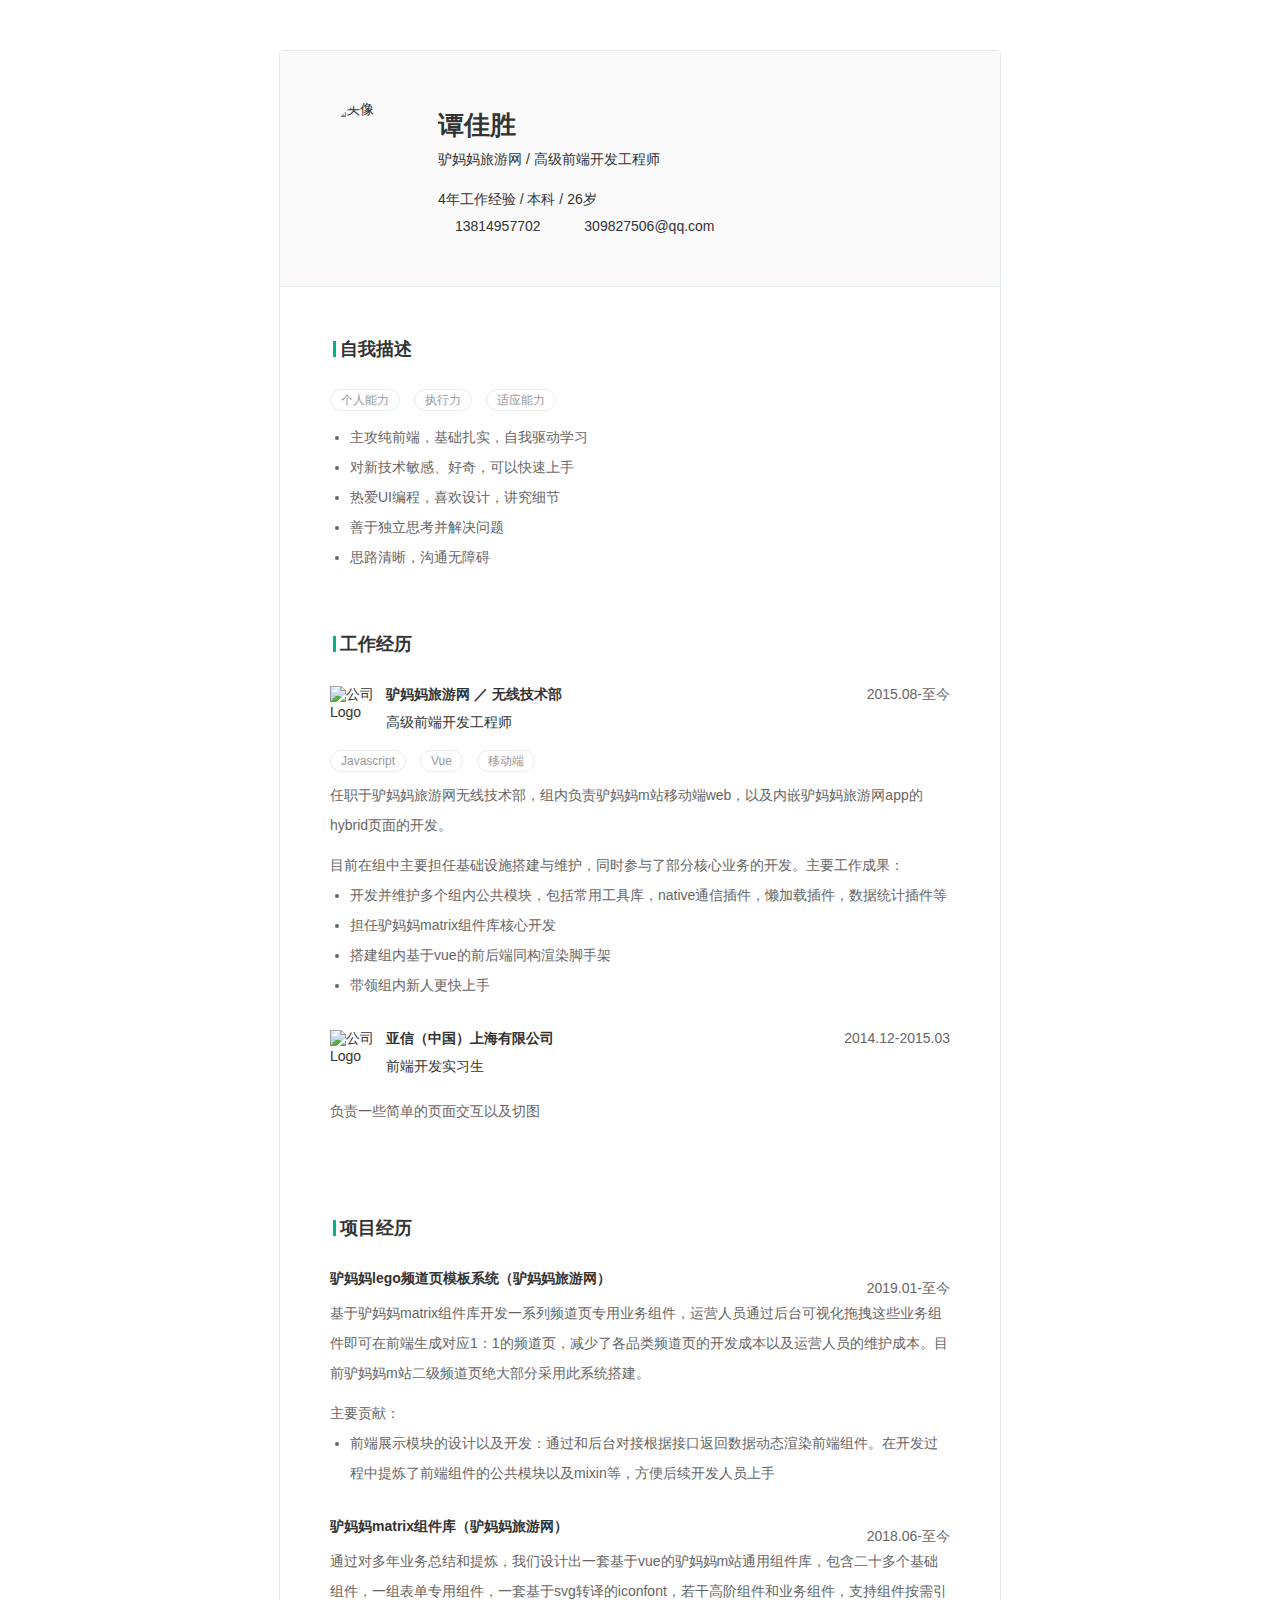
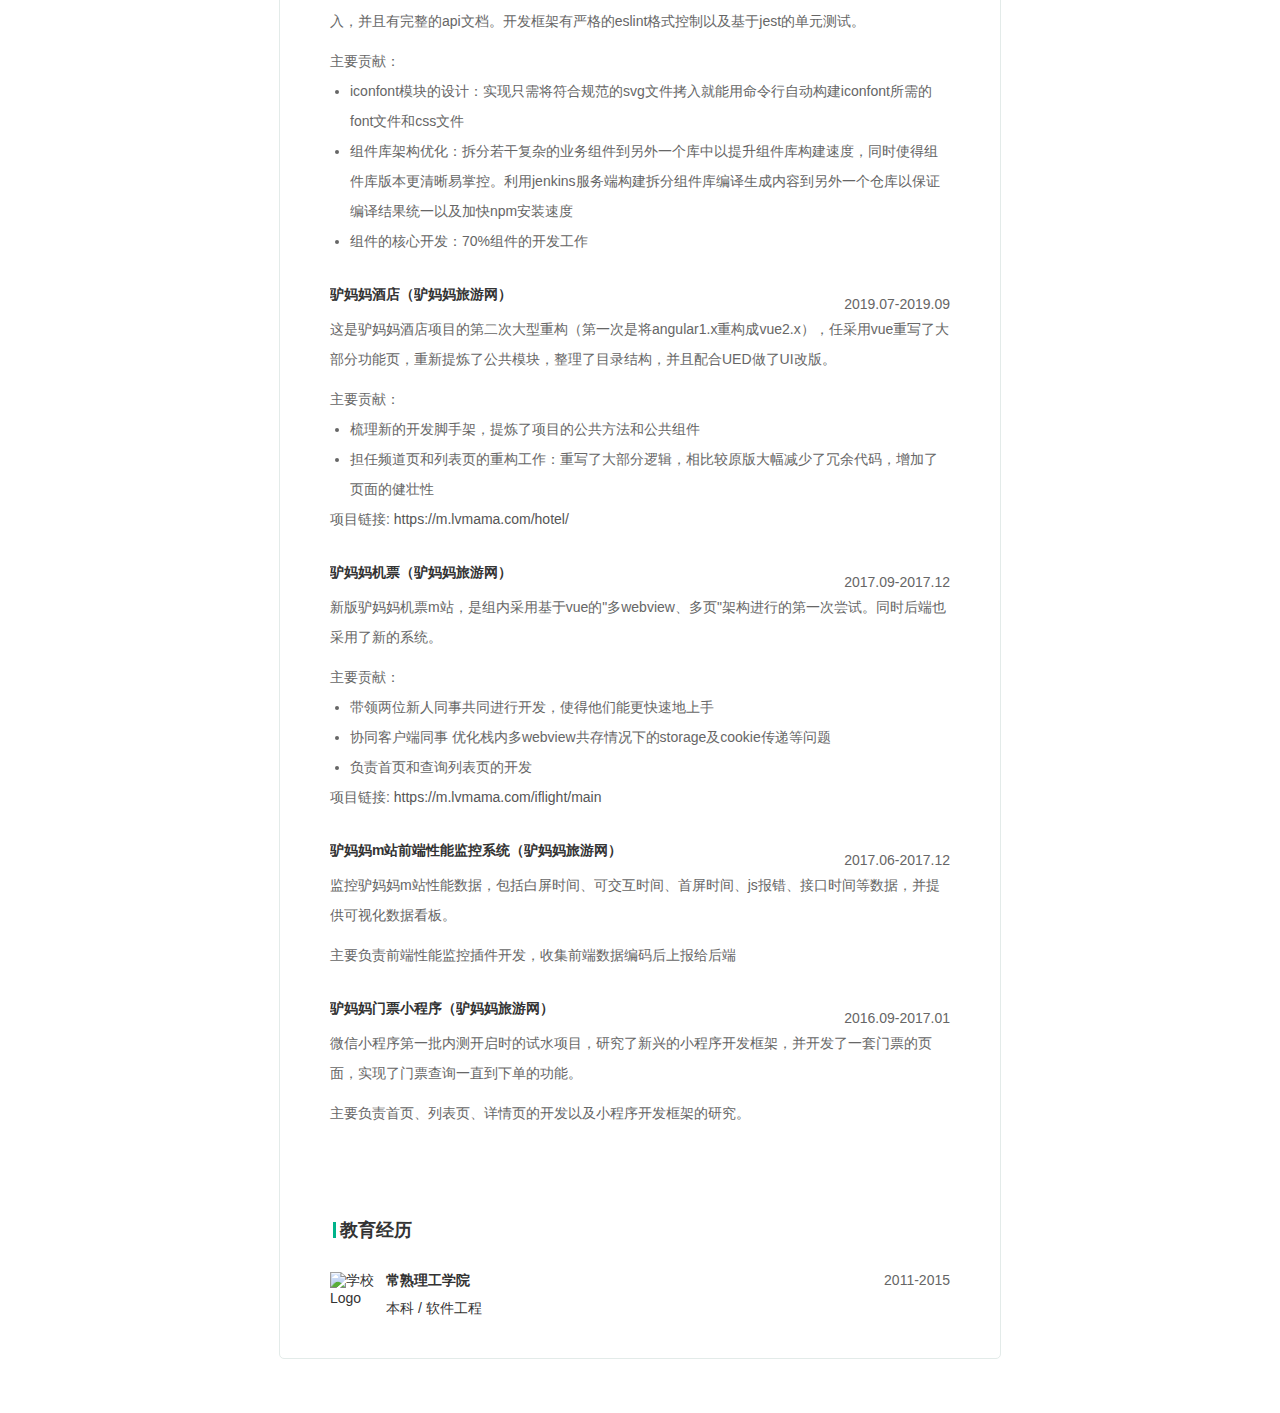
==== index.html @ c28d3b3b "resume" ====
<!DOCTYPE HTML>
<html>

<head>
    <meta http-equiv="X-UA-Compatible" content="IE=10;IE=9;IE=8;IE=7;IE=EDGE">
    <meta http-equiv="Cache-Control" content="no-siteapp" />
    <link rel="alternate" media="handheld" href="#" />
    <meta charset="utf-8">
    <title>谭佳胜的简历-拉勾网-最专业的互联网招聘平台</title>
    <meta content="拉勾网是3W旗下的互联网领域垂直招聘网站" name="description">
    <meta content="拉勾,拉勾网,拉勾招聘,拉钩, 拉钩网 ,互联网招聘,拉勾互联网招聘, 移动互联网招聘, 垂直互联网招聘, 微信招聘, 微博招聘, 拉勾官网, 拉勾百科,跳槽, 高薪职位, 互联网圈子, IT招聘, 职场招聘, 猎头招聘,O2O招聘, LBS招聘, 社交招聘, 校园招聘, 校招,社会招聘,社招"
        name="keywords">
    <style>
        * {
            outline: none;
        }

        body {
            margin: 0;
            padding: 0;
            font-size: 14px;
            font-family: "Hiragino Sans GB", "Microsoft Yahei", "SimSun", Arial, "Helvetica Neue", Helvetica;
            color: #333;
            word-wrap: break-word;
            -webkit-font-smoothing: antialiased;
            -moz-osx-font-smoothing: grayscale;
        }

        article,
        aside,
        details,
        figcaption,
        figure,
        footer,
        header,
        hgroup,
        main,
        menu,
        nav,
        section,
        summary {
            display: block;
        }

        progress {
            display: inline-block;
            vertical-align: baseline;
        }

        a {
            color: #555;
            background-color: transparent;
            text-decoration: none;
        }

        a:hover {
            color: #00b38a;
        }

        h1,
        h2,
        h3,
        h4,
        h5,
        h6 {
            margin: 10px 0;
            font-weight: normal;
        }

        p {
            margin: 0;
        }

        p+p {
            margin-top: 10px;
        }

        img {
            border: 0;
            vertical-align: top;
            display: inline-block;
        }

        button,
        input,
        optgroup,
        select,
        textarea {
            margin: 0;
            padding: 0;
            border: 1px solid #ededed;
            border-radius: 0;
            font-family: "Hiragino Sans GB", "Microsoft Yahei", "SimSun", Arial, "Helvetica Neue", Helvetica;
        }

        textarea {
            overflow: auto;
        }

        label,
        select,
        button,
        input[type="button"],
        input[type="reset"],
        input[type="submit"],
        input[type="radio"],
        input[type="checkbox"],
        input[type="file"] {
            cursor: pointer;
        }

        input[type=text],
        input[type=password],
        textarea {
            font-family: "Microsoft Yahei", "SimSun", Arial, "Helvetica Neue", Helvetica;
        }

        table {
            border-collapse: collapse;
            border-spacing: 0;
        }

        th,
        td {
            padding: 0;
        }

        strong {
            font-weight: normal;
        }

        em,
        i {
            font-style: normal;
        }

        dl,
        dt,
        dd {
            margin: 0;
        }

        ::selection {
            color: #fff;
            background-color: #00b38a;
        }

        ::-moz-selection {
            color: #fff;
            background-color: #00b38a;
        }

        ul,
        ol {
            margin: 0;
            padding: 0;
            list-style: none;
        }

        #container {
            width: 720px;
            margin: 50px auto 54px auto;
            border: 1px solid #e3ebe9;
            border-radius: 5px;
        }

        .mr-template {
            padding: 50px 50px 10px;
        }

        .mr-template .mr-template_title {
            display: flex;
            justify-content: space-between;
            margin-bottom: 30px;
        }

        .mr-template .mr-template_title span {
            font-size: 18px;
            color: #333333;
            font-weight: 600;
            position: relative;
            margin-left: 10px;
        }

        .mr-template .mr-template_title span:before {
            content: '';
            display: block;
            border-left: 3px solid #00B38A;
            height: 16px;
            width: 3px;
            position: absolute;
            left: -7px;
            top: 50%;
            transform: translateY(-50%);
        }

        .mr-template .mr_md_del {
            display: none;
        }

        /***** 基本信息 ****/

        .basic {
            padding: 50px;
            background: #FAFAFA;
            border-radius: 5px 5px 0 0;
            border-bottom: 1px solid #E3EBE9;
            display: flex;
        }

        .basic .basic-photo {
            height: 88px;
            width: 88px;
            display: inline-block;
            position: relative;
        }

        .basic .basic-photo img {
            height: 88px;
            width: 88px;
            position: absolute;
            top: 0;
            border-radius: 50%;
        }

        .basic .basic-photo .basic-photo_shadow {
            display: none;
        }

        .basic .basic-photo:hover .basic-photo_shadow {
            display: block;
        }

        .basic .basic-info {
            position: relative;
            width: 100%;
            margin-left: 20px;
            flex: 1;
        }

        .basic .basic-info .edit-btn {
            position: absolute;
            right: 0;
            top: 4px;
        }

        .basic .basic-info .basic-name-area {
            overflow: hidden;
            height: 37px;
            margin-bottom: 11px;
        }

        .basic .basic-info .basic-name {
            float: left;
            max-width: 250px;
            font-size: 26px;
            color: #333333;
            font-weight: 600;
            line-height: 37px;
        }

        .basic .basic-info .icon-sex {
            width: 13px;
            height: 13px;
            float: left;
            margin-top: 16px;
            margin-left: 10px;
            background: none;
        }

        .basic .basic-info .icon-sex.icon-sex__male {
            background: url(https://www.lgstatic.com/common/image/pc/icon_man.png);
        }

        .basic .basic-info .icon-sex.icon-sex__female {
            background: url(https://www.lgstatic.com/common/image/pc/icon_woman.png);
        }

        .basic .basic-info .basic-self {
            margin-top: 20px;
        }

        .basic .basic-info p {
            font-size: 14px;
            color: #333333;
            line-height: 20px;
            margin-top: 6px;
        }

        .basic .basic-info i {
            display: inline-block;
            margin-right: 5px;
            vertical-align: middle;
        }

        .basic .basic-info .basic-tel_icon {
            width: 11px;
            height: 14px;
            margin-right: 2px;
            background: url(https://www.lgstatic.com/common/image/pc/icon_phone.png);
            display: inline-block;
            vertical-align: middle;
        }

        .basic .basic-info .basic-email_icon {
            width: 14px;
            height: 11px;
            margin-right: 2px;
            background: url(https://www.lgstatic.com/common/image/pc/icon_mail.png);
            display: inline-block;
            vertical-align: middle;
        }

        .basic .basic-info .basic-tel {
            margin-right: 20px;
        }

        .basic-tel span {
            vertical-align: middle;
        }

        .basic-email span {
            vertical-align: middle;
        }

        /***** 基本信息 end ****/

        /***** 自我描述 ****/

        .per .per-self_content {
            position: relative;
        }

        .per .per-self_content .per-self_des {
            margin-top: 13px;
            font-size: 14px;
            color: #666666;
            line-height: 30px;
        }

        .per .per-self_content .per-self_des p {
            margin-top: 0;
        }

        .per .per-self_content .per-self_des ol {
            list-style-type: decimal;
            -webkit-padding-start: 20px;
        }
        .per .per-self_content .per-self_des ul {
            list-style: disc;
            -webkit-padding-start: 20px;
        }

        /***** 自我描述 end ****/

        /***** 工作经历 ****/

        .work-exp .work-exp_list {
            position: relative;
            margin-bottom: 30px;
        }

        .work-exp .work-exp_list .exp-list_time {
            font-size: 14px;
            color: #666666;
            position: absolute;
            right: 0;
        }

        .work-exp .work-exp_list .exp-list_top {
            display: flex;
            align-items: center;
        }

        .work-exp .work-exp_list .exp-list_top img {
            width: 46px;
            height: 46px;
            margin-right: 10px;
        }

        .work-exp .work-exp_list .exp-list_top .exp-list_right {
            display: flex;
            flex-direction: column;
            flex: 1;
            height: 46px;
            justify-content: space-between;
        }

        .work-exp .work-exp_list .exp-list_top .exp-list_right p,
        .work-exp .work-exp_list .exp-list_top .exp-list_right strong {
            font-size: 14px;
            color: #333333;
        }

        .work-exp .work-exp_list .exp-list_top .exp-list_right strong {
            font-weight: 600;
        }

        .work-exp .work-exp_list .tagboard {
            margin: 20px 0 10px;
        }

        .work-exp .work-exp_list .exp-list_content {
            font-size: 14px;
            color: #666666;
            line-height: 30px;
        }

        .tagboard .tagboard-tag {
            font-size: 12px;
            color: #999;
            line-height: 18px;
            padding: 3px 10px;
            border: 1px solid #EAEDEC;
            border-radius: 100px;
            margin-right: 10px;
        }

        .work-exp .work-exp_list .exp-list_content ul, .work-exp .work-exp_list .exp-list_content_highlight ul {
            list-style: disc;
            -webkit-padding-start: 20px;
        }

        .work-exp .work-exp_list .exp-list_content ol, .work-exp .work-exp_list .exp-list_content_highlight ol {
            list-style-type: decimal;
            -webkit-padding-start: 20px;
        }
        /***** 工作经历 end ****/

        /***** 项目经历 ****/

        .pro-exp .pro-exp_list {
            position: relative;
            margin-bottom: 30px;
        }

        .pro-exp .pro-exp_list .exp-list_title {
            font-size: 14px;
            color: #333333;
            font-weight: 600;
            cursor: default;
            display: flex;
        }

        .pro-exp .pro-exp_list .exp-list_title .exp-project_name, .pro-exp .pro-exp_list .exp-list_title .exp-project_company span {
            max-width: 222px;
            display: block;
            overflow: hidden;
            text-overflow: ellipsis;
            white-space: nowrap;
        }

        .pro-exp .pro-exp_list .exp-list_title .exp-project_company {
            display: flex;
        }

        .pro-exp .pro-exp_list .exp-list_time {
            font-size: 14px;
            color: #666666;
            position: absolute;
            right: 0;
            top: 0;
        }

        .pro-exp .pro-exp_list .exp-list_content,
        .pro-exp .pro-exp_list .exp-project_des {
            font-size: 14px;
            color: #666666;
            line-height: 30px;
            margin-top: 10px;
        }

        .pro-exp .exp-list_title.active:hover {
            color: #00B38A;
            cursor: pointer;
        }
        .pro-exp .exp-project_url {
            font-size: 14px;
            color: #666;
            line-height: 30px;
        }
        .pro-exp .pro-exp_list .exp-list_content ul, .pro-exp .pro-exp_list .exp-project_des ul {
            list-style: disc;
            -webkit-padding-start: 20px;
        }

        .pro-exp .pro-exp_list .exp-list_content ol,.pro-exp .pro-exp_list .exp-project_des ol{
            list-style-type:decimal;-webkit-padding-start:20px
        }

        /***** 项目经历 end ****/

        /***** 教育经历 ****/

        .edu-exp .edu-exp_list {
            position: relative;
            margin-bottom: 30px;
        }

        .edu-exp .edu-exp_list .exp-list_time {
            font-size: 14px;
            color: #666666;
            position: absolute;
            right: 0;
        }

        .edu-exp .edu-exp_list .exp-list_top {
            display: flex;
            align-items: center;
        }

        .edu-exp .edu-exp_list .exp-list_top img {
            width: 46px;
            height: 46px;
            margin-right: 10px;
        }

        .edu-exp .edu-exp_list .exp-list_top .exp-list_right {
            display: flex;
            flex-direction: column;
            flex: 1;
            height: 46px;
            justify-content: space-between;
        }

        .edu-exp .edu-exp_list .exp-list_top .exp-list_right p,
        .edu-exp .edu-exp_list .exp-list_top .exp-list_right strong {
            font-size: 14px;
            color: #333333;
        }

        .edu-exp .edu-exp_list .exp-list_top .exp-list_right strong {
            font-weight: 600;
        }


        /***** 教育经历 end ****/

        /***** 社交主页 ****/

        .social-page .social-page_list {
            margin-bottom: 30px;
            position: relative;
        }

        .social-page .social-page_list .social-page_content {
            display: flex;
        }

        .social-page .social-page_list .social-page_content img {
            width: 24px;
            height: 24px;
            margin-right: 10px;
            border-radius: 50%;
        }

        .social-page .social-page_list .social-page_content p {
            font-size: 14px;
            color: #666666;
        }


        /***** 社交主页 end ****/
                /***** 图片作品 ****/

        .portfolio-page .portfolio-list{
            margin-bottom: 30px;
            position: relative;
        }
        .portfolio-page .portfolio-list .portfolio-content{
            font-size: 14px;
            color: #666666;
        }


        /***** 图片作品 end ****/
    </style>
</head>

    <body>
        <div id="container">
            <!-- 基本信息 -->
            <div class="basic" id="baseInfo">
                <div class="basic-photo">
                    <img class="mr_headimg user-avatar" id="userpic" src="https://www.lgstatic.com/i/image2/M00/47/C6/CgotOVrcCmOAPqZsAA1EYrz3tYA879.jpg" width="120" height="120" alt="头像"
                    />
                </div>
                <div class="basic-info">
                    <div class="basic-name-area">
                        <p class="basic-name female">谭佳胜</p>
                            <i class="icon-sex icon-sex__male"></i>
                    </div>
                                <p>
                                    <span class="basic-company">驴妈妈旅游网</span>
                                    <span> / </span>
                                    <span class="basic-job">高级前端开发工程师</span>
                                </p>
                            <p class="basic-self">
                                    <span class="basic-exp">4年工作经验 / </span>
                                    <span class="basic-edu">本科
                                         / 
                                    </span>
                                    <span class="basic-age">26岁</span>
                            </p>
                    <p>
                            <span class="basic-tel">
                                <i class="basic-tel_icon"></i>
                                <span>13814957702</span>
                            </span>
                            <span class="basic-email">
                                <i class="basic-email_icon"></i>
                                <span>309827506@qq.com</span>
                            </span>
                    </p>
                </div>
            </div>
            <!-- /基本信息 -->

            <!-- 自我描述 -->
            <div class="mr-template per" id="perAbility">
                <div class="mr-template_title">
                    <span>自我描述</span>
                </div>
                <div class="tagboard integrative-tag">
                    <div class="integrative-tag_content">
                                <span class="tagboard-tag">个人能力</span>
                                <span class="tagboard-tag">执行力</span>
                                <span class="tagboard-tag">适应能力</span>
                    </div>
                </div>
                <div class="per-self_content">
                        <div class="per-self_des">
                            <ul> 
 <li><p>主攻纯前端，基础扎实，自我驱动学习</p></li> 
 <li><p>对新技术敏感、好奇，可以快速上手</p></li> 
 <li><p>热爱UI编程，喜欢设计，讲究细节</p></li> 
 <li><p>善于独立思考并解决问题</p></li> 
 <li><p>思路清晰，沟通无障碍</p></li>
</ul>
                        </div>
                </div>
            </div>
            <!-- /自我描述 -->


            <!-- 工作经历 -->
                <div class="mr-template work-exp" id="workExp">
                    <div class="mr-template_title">
                        <span>工作经历</span>
                    </div>
                    <ol class="work-exp_group">
                            <li class="work-exp_list">
                                <p class="exp-list_time">2015.08-至今</p>
                                <div class="exp-list_top">
                                    <img src="https://www.lgstatic.com/i/image/M00/7B/F4/Cgp3O1hEz7KALzbgAADkD56Ufdk760.jpg" alt="公司Logo">
                                    <div class="exp-list_right">
                                        <strong class="exp-list_title">
                                            <span>驴妈妈旅游网</span>
                                             ／
                                                <span>无线技术部</span>
                                        </strong>
                                        <p>高级前端开发工程师</p>
                                    </div>
                                </div>
                                <div class="tagboard">
                                        <span class="tagboard-tag">Javascript</span>
                                        <span class="tagboard-tag">Vue</span>
                                        <span class="tagboard-tag">移动端</span>
                                </div>
                                <div class="exp-list_content">
                                    <p>任职于驴妈妈旅游网无线技术部，组内负责驴妈妈m站移动端web，以及内嵌驴妈妈旅游网app的hybrid页面的开发。</p> 
<p>目前在组中主要担任基础设施搭建与维护，同时参与了部分核心业务的开发。主要工作成果：</p>
<ul> 
 <li>开发并维护多个组内公共模块，包括常用工具库，native通信插件，懒加载插件，数据统计插件等</li> 
 <li>担任驴妈妈matrix组件库核心开发</li> 
 <li>搭建组内基于vue的前后端同构渲染脚手架</li>
 <li>带领组内新人更快上手</li>
</ul>
                                </div>
                            </li>
                            <li class="work-exp_list">
                                <p class="exp-list_time">2014.12-2015.03</p>
                                <div class="exp-list_top">
                                    <img src="https://www.lgstatic.com/images/logo_default.png" alt="公司Logo">
                                    <div class="exp-list_right">
                                        <strong class="exp-list_title">
                                            <span>亚信（中国）上海有限公司</span>
                                                                                    </strong>
                                        <p>前端开发实习生</p>
                                    </div>
                                </div>
                                <div class="tagboard">
                                </div>
                                <div class="exp-list_content">
                                    <p>负责一些简单的页面交互以及切图</p>
                                </div>
                            </li>
                    </ol>
                </div>
            <!-- /工作经历 -->

            <!-- 项目经历 -->
                <div class="mr-template pro-exp" id="proExp">
                    <div class="mr-template_title">
                        <span>项目经历</span>
                    </div>
                    <ol class="pro-exp_group">
                            <li class="pro-exp_list">
                                <p class="exp-list_title">
                                    <span class="exp-project_name">驴妈妈lego频道页模板系统</span>
                                    <span class="exp-project_company">（<span>驴妈妈旅游网</span>）</span>
                                </p>
                                <p class="exp-list_time">2019.01-至今</p>
                                <div class="exp-project_des"><p>基于驴妈妈matrix组件库开发一系列频道页专用业务组件，运营人员通过后台可视化拖拽这些业务组件即可在前端生成对应1：1的频道页，减少了各品类频道页的开发成本以及运营人员的维护成本。目前驴妈妈m站二级频道页绝大部分采用此系统搭建。</p></div>
                                <div class="exp-list_content">
                                    <p>主要贡献：</p>
<ul> 
 <li>前端展示模块的设计以及开发：通过和后台对接根据接口返回数据动态渲染前端组件。在开发过程中提炼了前端组件的公共模块以及mixin等，方便后续开发人员上手</li>
</ul>
                                </div>
                            </li>
                            <li class="pro-exp_list">
                                <p class="exp-list_title">
                                    <span class="exp-project_name">驴妈妈matrix组件库</span>
                                    <span class="exp-project_company">（<span>驴妈妈旅游网</span>）</span>
                                </p>
                                <p class="exp-list_time">2018.06-至今</p>
                                <div class="exp-project_des"><p>通过对多年业务总结和提炼，我们设计出一套基于vue的驴妈妈m站通用组件库，包含二十多个基础组件，一组表单专用组件，一套基于svg转译的iconfont，若干高阶组件和业务组件，支持组件按需引入，并且有完整的api文档。开发框架有严格的eslint格式控制以及基于jest的单元测试。</p></div>
                                <div class="exp-list_content">
                                    <p>主要贡献：</p>
<ul> 
 <li>iconfont模块的设计：实现只需将符合规范的svg文件拷入就能用命令行自动构建iconfont所需的font文件和css文件</li> 
 <li>组件库架构优化：拆分若干复杂的业务组件到另外一个库中以提升组件库构建速度，同时使得组件库版本更清晰易掌控。利用jenkins服务端构建拆分组件库编译生成内容到另外一个仓库以保证编译结果统一以及加快npm安装速度</li> 
 <li>组件的核心开发：70%组件的开发工作</li>
</ul>
                                </div>
                            </li>
                            <li class="pro-exp_list">
                                <p class="exp-list_title">
                                    <span class="exp-project_name">驴妈妈酒店</span>
                                    <span class="exp-project_company">（<span>驴妈妈旅游网</span>）</span>
                                </p>
                                <p class="exp-list_time">2019.07-2019.09</p>
                                <div class="exp-project_des"><p>这是驴妈妈酒店项目的第二次大型重构（第一次是将angular1.x重构成vue2.x），任采用vue重写了大部分功能页，重新提炼了公共模块，整理了目录结构，并且配合UED做了UI改版。</p></div>
                                <div class="exp-list_content">
                                    <p>主要贡献：</p>
<ul> 
 <li>梳理新的开发脚手架，提炼了项目的公共方法和公共组件</li> 
 <li>担任频道页和列表页的重构工作：重写了大部分逻辑，相比较原版大幅减少了冗余代码，增加了页面的健壮性</li>
</ul>
                                </div>
                                <p class="exp-project_url">项目链接: <a href="https://m.lvmama.com/hotel/">https://m.lvmama.com/hotel/</a></p>
                            </li>
                            <li class="pro-exp_list">
                                <p class="exp-list_title">
                                    <span class="exp-project_name">驴妈妈机票</span>
                                    <span class="exp-project_company">（<span>驴妈妈旅游网</span>）</span>
                                </p>
                                <p class="exp-list_time">2017.09-2017.12</p>
                                <div class="exp-project_des"><p>新版驴妈妈机票m站，是组内采用基于vue的&quot;多webview、多页&quot;架构进行的第一次尝试。同时后端也采用了新的系统。<br /></p></div>
                                <div class="exp-list_content">
                                    <p>主要贡献：</p>
<ul> 
 <li>带领两位新人同事共同进行开发，使得他们能更快速地上手</li> 
 <li> <p>协同客户端同事 优化栈内多webview共存情况下的storage及cookie传递等问题</p></li> 
 <li>负责首页和查询列表页的开发</li>
</ul>
                                </div>
                                <p class="exp-project_url">项目链接: <a href="https://m.lvmama.com/iflight/main">https://m.lvmama.com/iflight/main</a></p>
                            </li>
                            <li class="pro-exp_list">
                                <p class="exp-list_title">
                                    <span class="exp-project_name">驴妈妈m站前端性能监控系统</span>
                                    <span class="exp-project_company">（<span>驴妈妈旅游网</span>）</span>
                                </p>
                                <p class="exp-list_time">2017.06-2017.12</p>
                                <div class="exp-project_des"><p>监控驴妈妈m站性能数据，包括白屏时间、可交互时间、首屏时间、js报错、接口时间等数据，并提供可视化数据看板。</p></div>
                                <div class="exp-list_content">
                                    <p>主要负责前端性能监控插件开发，收集前端数据编码后上报给后端</p>
                                </div>
                            </li>
                            <li class="pro-exp_list">
                                <p class="exp-list_title">
                                    <span class="exp-project_name">驴妈妈门票小程序</span>
                                    <span class="exp-project_company">（<span>驴妈妈旅游网</span>）</span>
                                </p>
                                <p class="exp-list_time">2016.09-2017.01</p>
                                <div class="exp-project_des"><p>微信小程序第一批内测开启时的试水项目，研究了新兴的小程序开发框架，并开发了一套门票的页面，实现了门票查询一直到下单的功能。</p></div>
                                <div class="exp-list_content">
                                    <p>主要负责首页、列表页、详情页的开发以及小程序开发框架的研究。</p>
                                </div>
                            </li>
                    </ol>
                </div>
            <!-- /项目经历 -->
                <!-- 教育经历 -->
                    <div class="mr-template edu-exp" id="eduExp">
                        <div class="mr-template_title">
                            <span>教育经历</span>
                        </div>
                        <ol class="edu-exp_group">
                                <li class="edu-exp_list">
                                    <p class="exp-list_time">2011-2015</p>
                                    <div class="exp-list_top">
                                        <img src="https://www.lgstatic.com/i/image/M00/AD/4F/CgqKkVi1E4uAT7I5AAAQDExKYBI93.jpeg" alt="学校Logo">
                                        <div class="exp-list_right">
                                            <strong>常熟理工学院</strong>
                                            <p>本科 / 软件工程</p>
                                        </div>
                                    </div>
                                </li>
                        </ol>
                    </div>
                <!-- /教育经历 -->

            <!-- 社交主页 -->
            <!-- /社交主页 -->

            <!-- 图片作品 -->
            <!-- /图片作品 -->
        </div>
    <script type="text/javascript" src="https://www.lagou.com/upload/oss.js"></script></body>

</html>
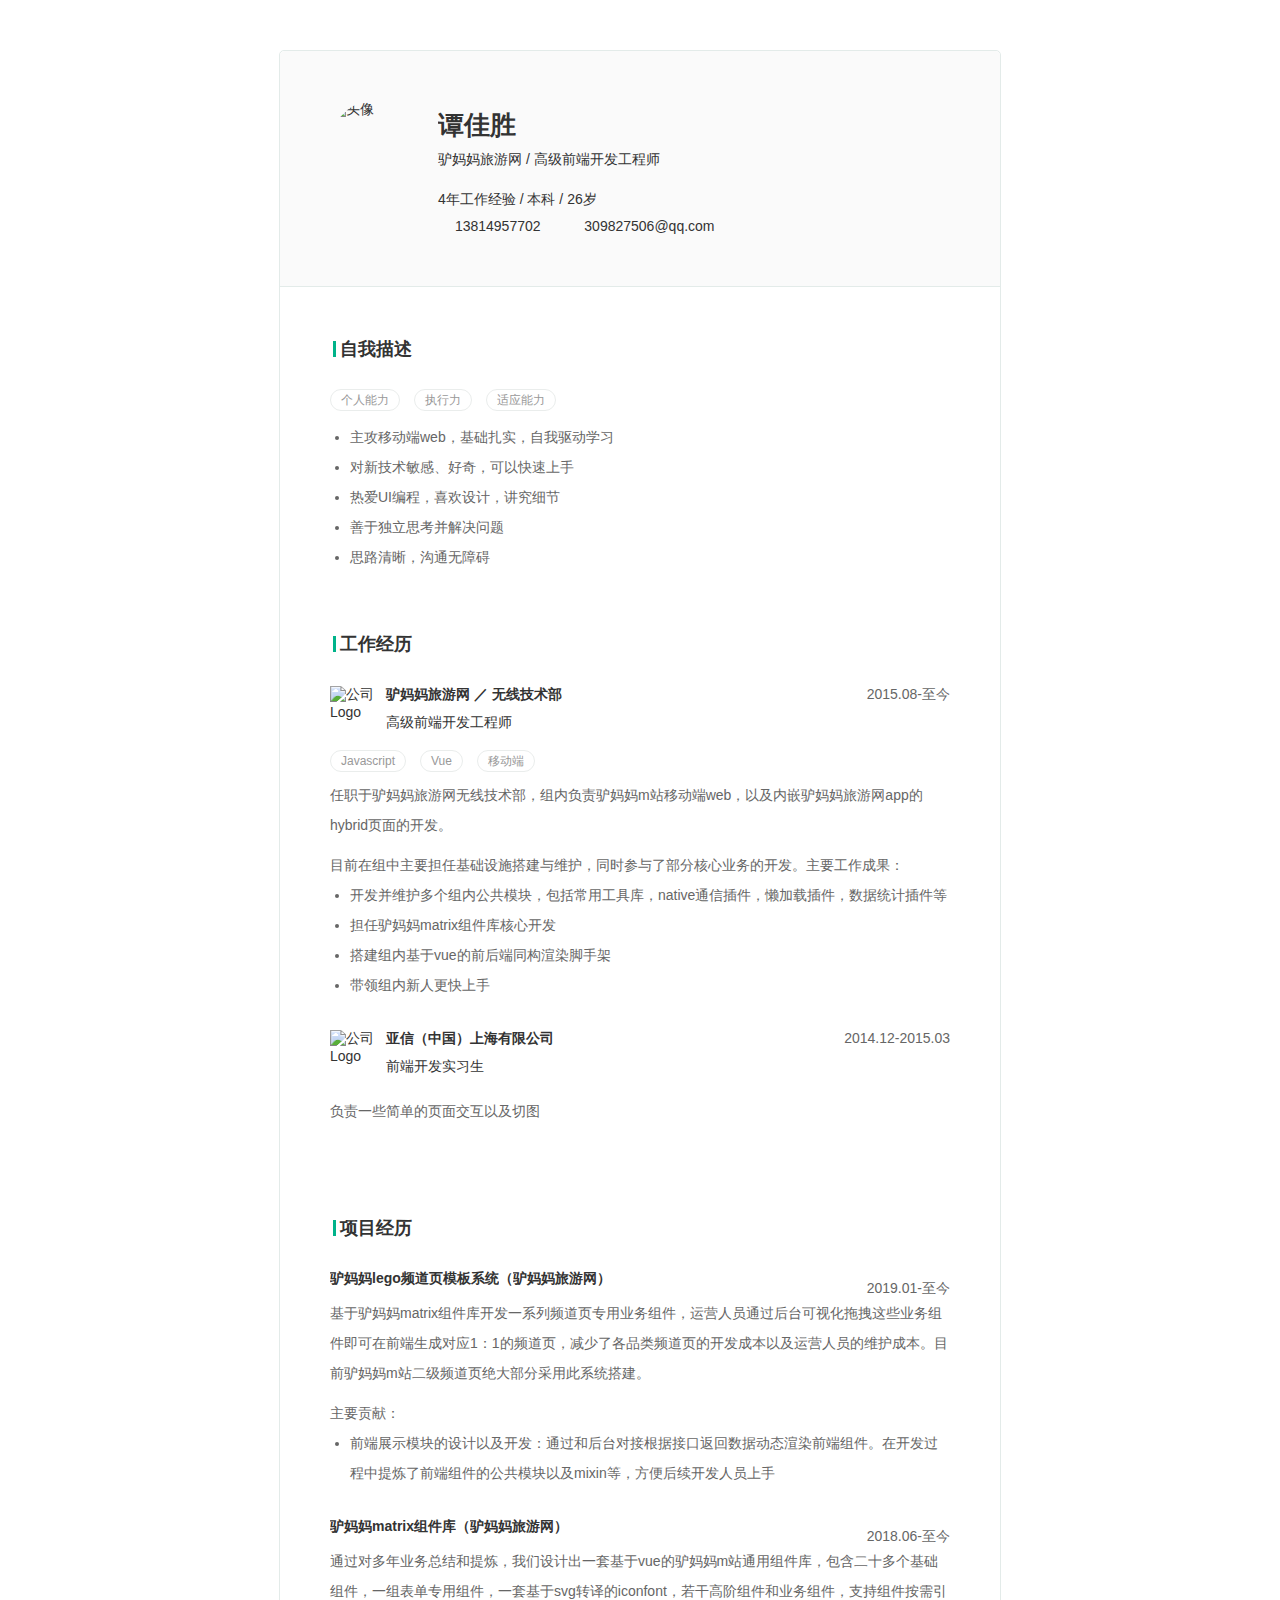
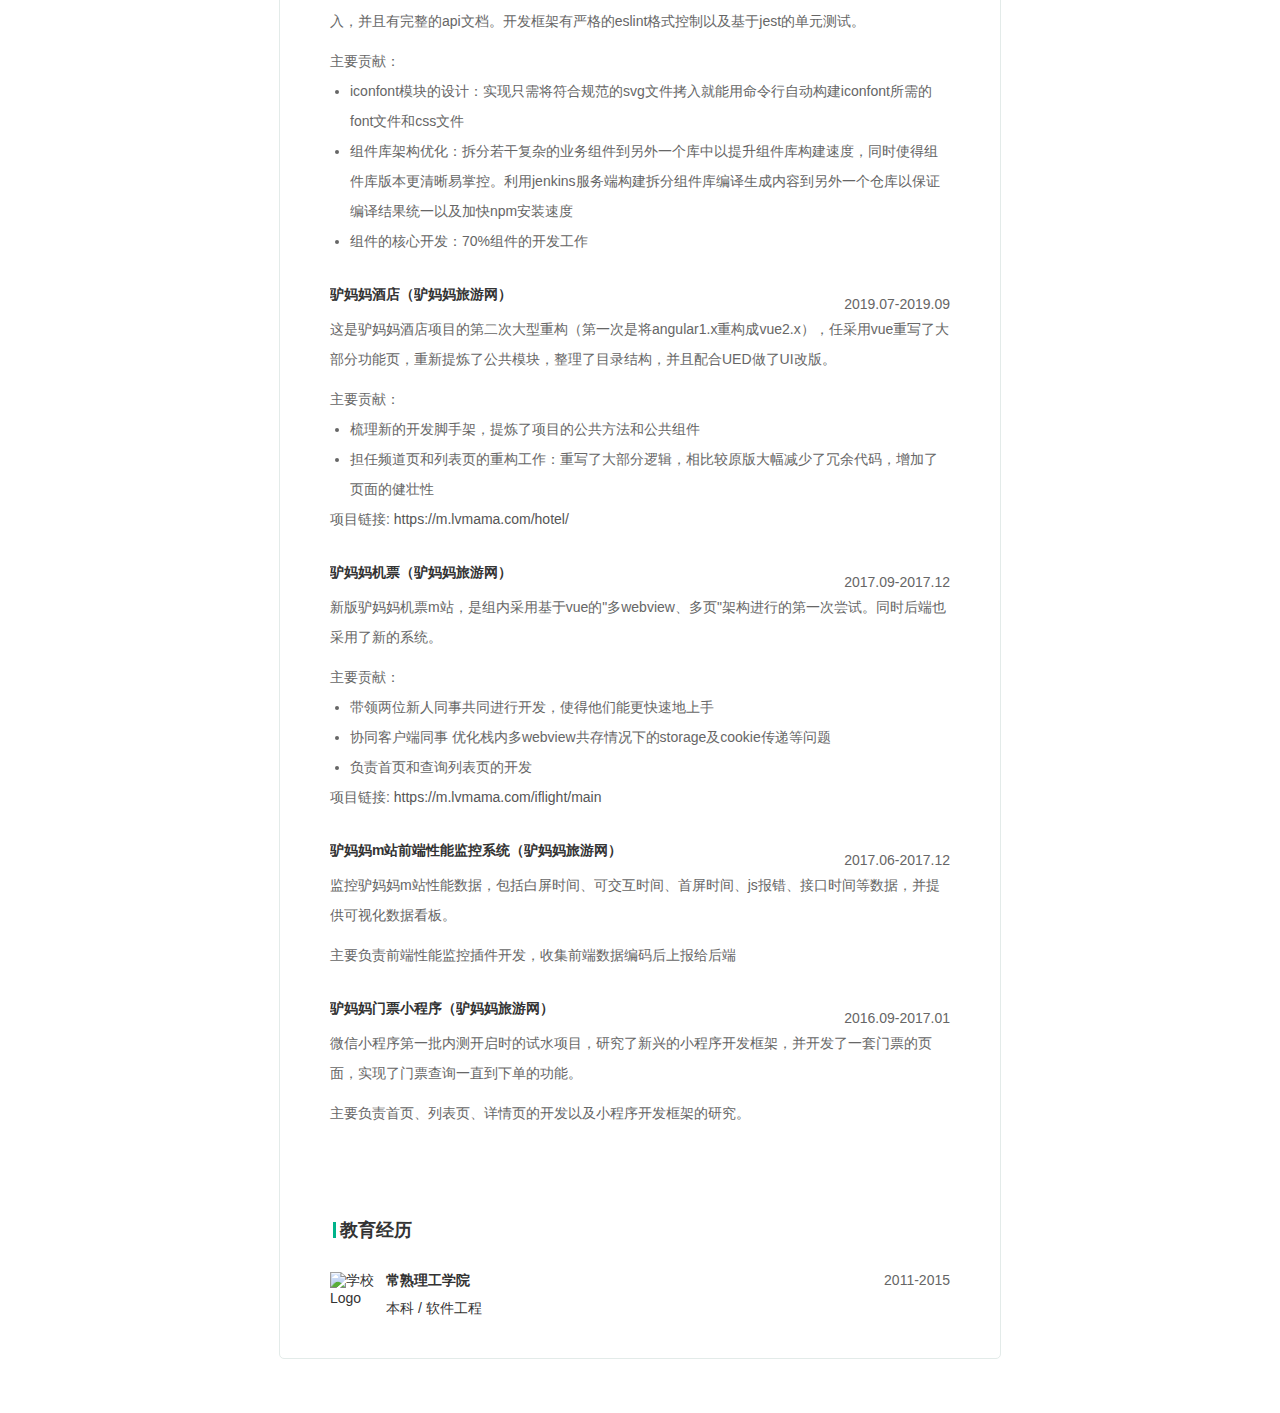
==== commit ba1835b2: "简历修改" ====
--- a/index.html
+++ b/index.html
@@ -6,9 +6,9 @@
     <meta http-equiv="Cache-Control" content="no-siteapp" />
     <link rel="alternate" media="handheld" href="#" />
     <meta charset="utf-8">
-    <title>谭佳胜的简历-拉勾网-最专业的互联网招聘平台</title>
-    <meta content="拉勾网是3W旗下的互联网领域垂直招聘网站" name="description">
-    <meta content="拉勾,拉勾网,拉勾招聘,拉钩, 拉钩网 ,互联网招聘,拉勾互联网招聘, 移动互联网招聘, 垂直互联网招聘, 微信招聘, 微博招聘, 拉勾官网, 拉勾百科,跳槽, 高薪职位, 互联网圈子, IT招聘, 职场招聘, 猎头招聘,O2O招聘, LBS招聘, 社交招聘, 校园招聘, 校招,社会招聘,社招"
+    <title>谭佳胜的简历</title>
+    <meta content="谭佳胜的简历" name="description">
+    <meta content="谭佳胜的简历"
         name="keywords">
     <style>
         * {
@@ -631,7 +631,7 @@
                 <div class="per-self_content">
                         <div class="per-self_des">
                             <ul> 
- <li><p>主攻纯前端，基础扎实，自我驱动学习</p></li> 
+ <li><p>主攻移动端web，基础扎实，自我驱动学习</p></li> 
  <li><p>对新技术敏感、好奇，可以快速上手</p></li> 
  <li><p>热爱UI编程，喜欢设计，讲究细节</p></li> 
  <li><p>善于独立思考并解决问题</p></li> 
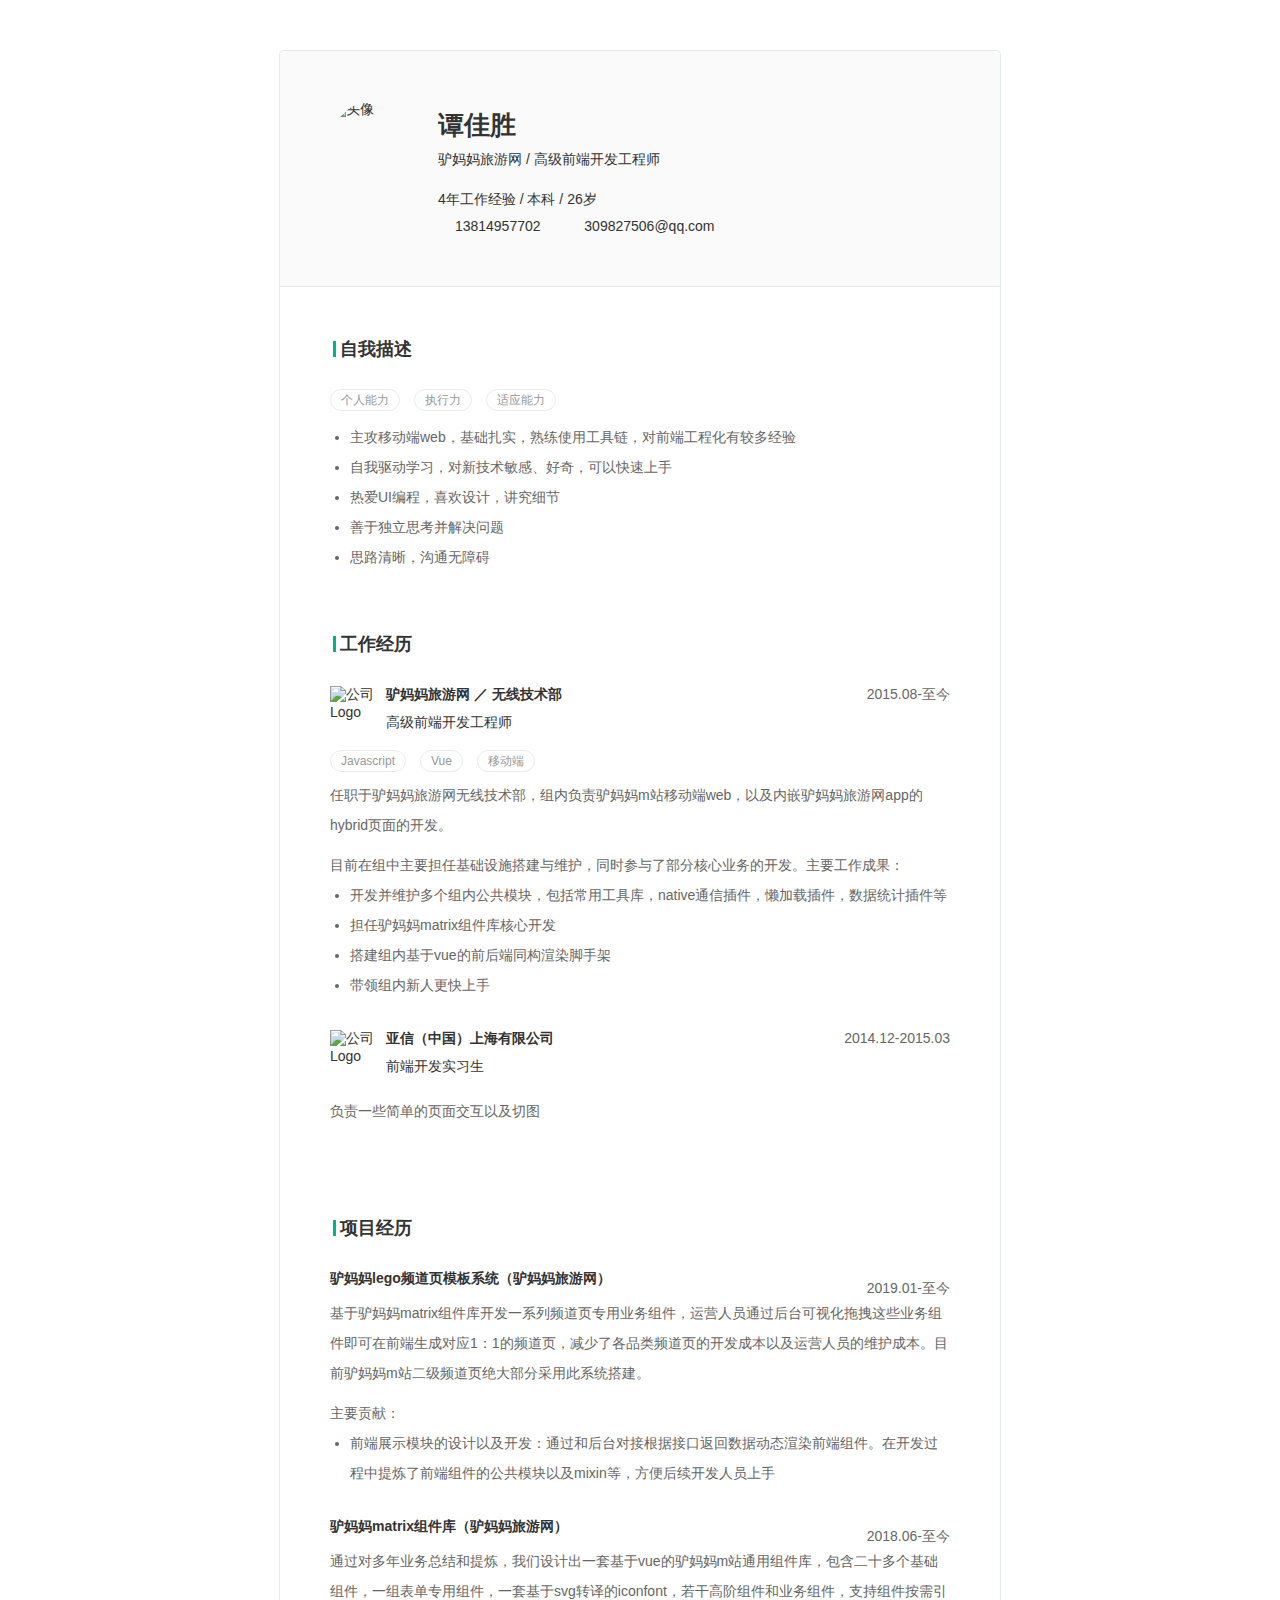
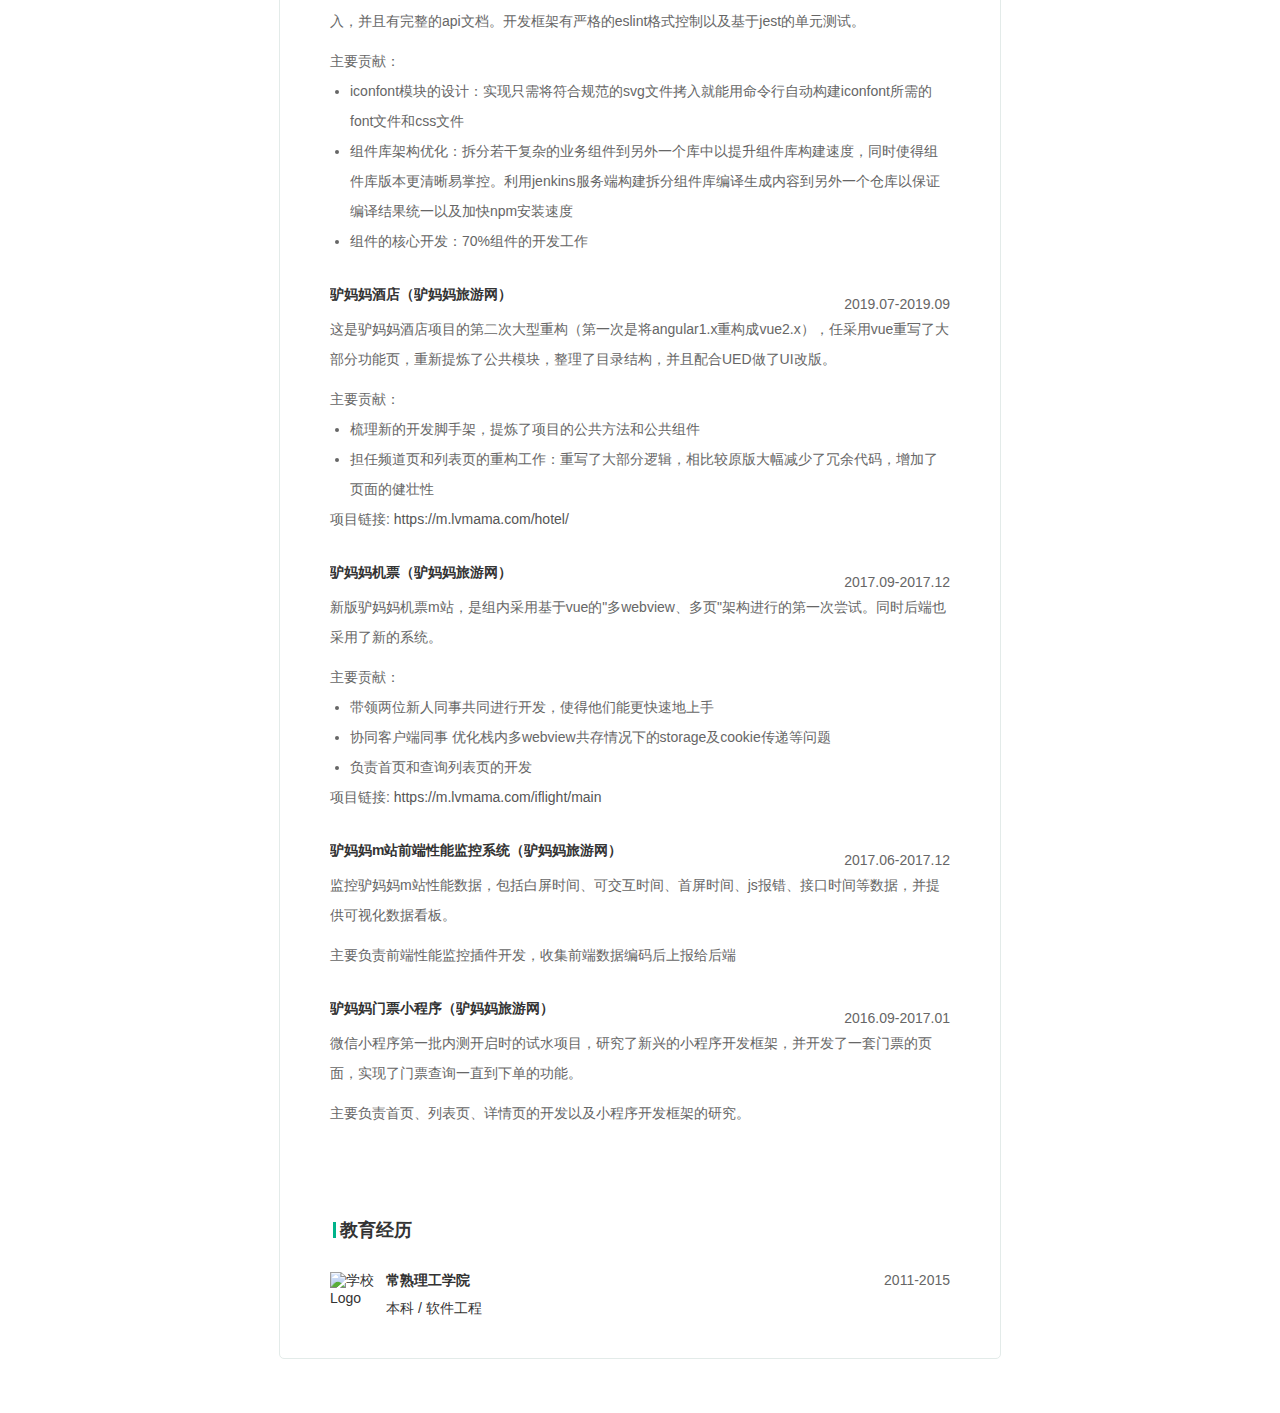
==== commit 60ba5f56: "简历修改" ====
--- a/index.html
+++ b/index.html
@@ -631,8 +631,8 @@
                 <div class="per-self_content">
                         <div class="per-self_des">
                             <ul> 
- <li><p>主攻移动端web，基础扎实，自我驱动学习</p></li> 
- <li><p>对新技术敏感、好奇，可以快速上手</p></li> 
+ <li><p>主攻移动端web，基础扎实，熟练使用工具链，对前端工程化有较多经验</p></li> 
+ <li><p>自我驱动学习，对新技术敏感、好奇，可以快速上手</p></li>
  <li><p>热爱UI编程，喜欢设计，讲究细节</p></li> 
  <li><p>善于独立思考并解决问题</p></li> 
  <li><p>思路清晰，沟通无障碍</p></li>
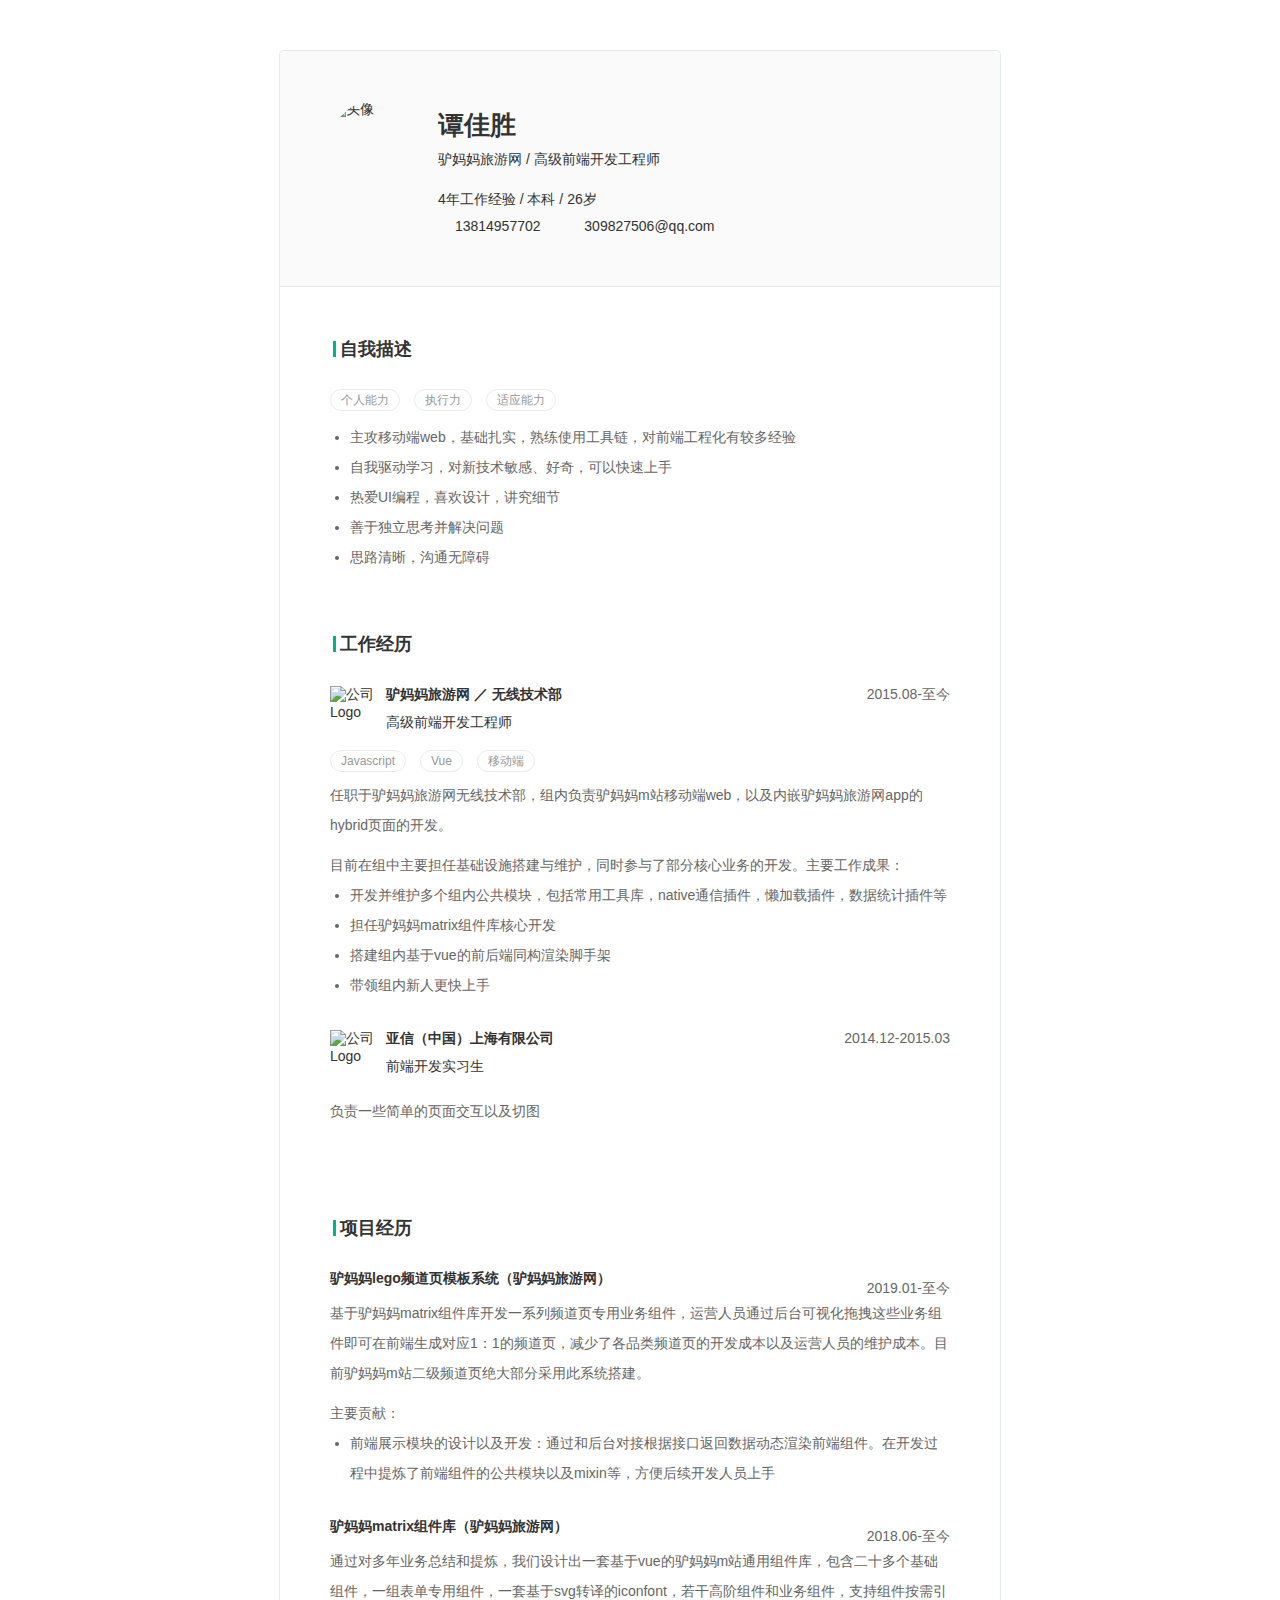
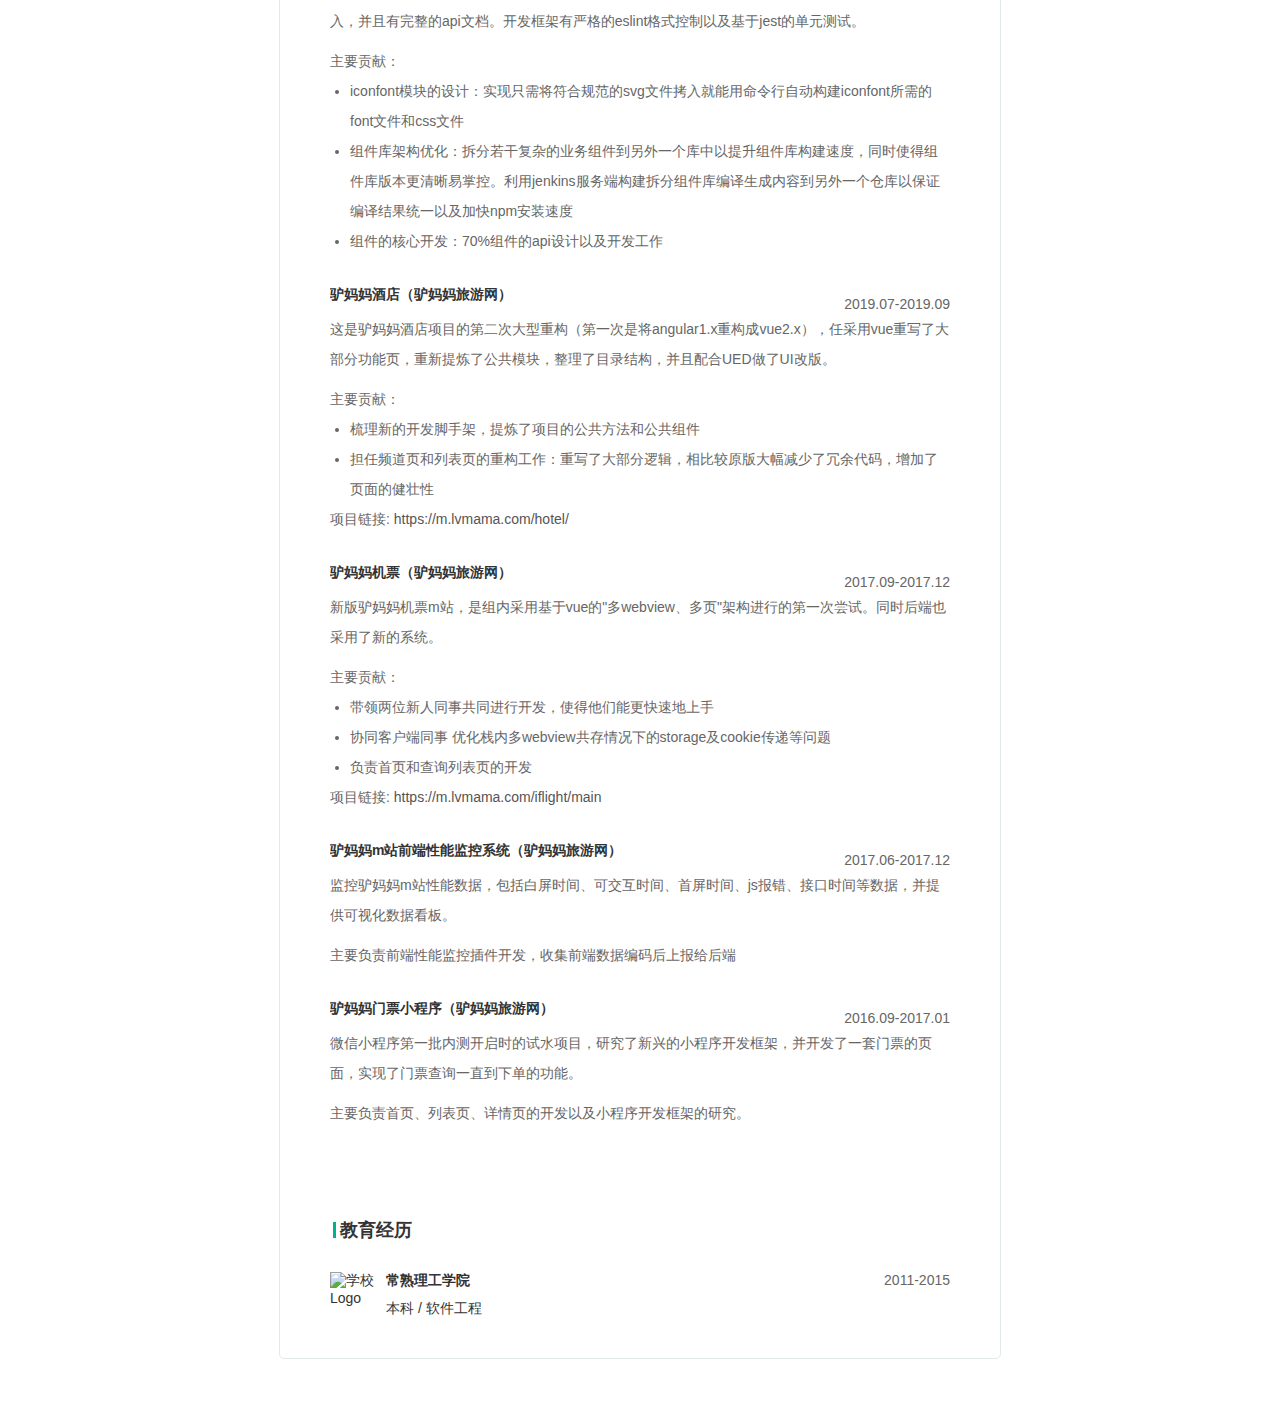
==== commit 855f3f43: "修改简历" ====
--- a/index.html
+++ b/index.html
@@ -731,7 +731,7 @@
 <ul> 
  <li>iconfont模块的设计：实现只需将符合规范的svg文件拷入就能用命令行自动构建iconfont所需的font文件和css文件</li> 
  <li>组件库架构优化：拆分若干复杂的业务组件到另外一个库中以提升组件库构建速度，同时使得组件库版本更清晰易掌控。利用jenkins服务端构建拆分组件库编译生成内容到另外一个仓库以保证编译结果统一以及加快npm安装速度</li> 
- <li>组件的核心开发：70%组件的开发工作</li>
+ <li>组件的核心开发：70%组件的api设计以及开发工作</li>
 </ul>
                                 </div>
                             </li>
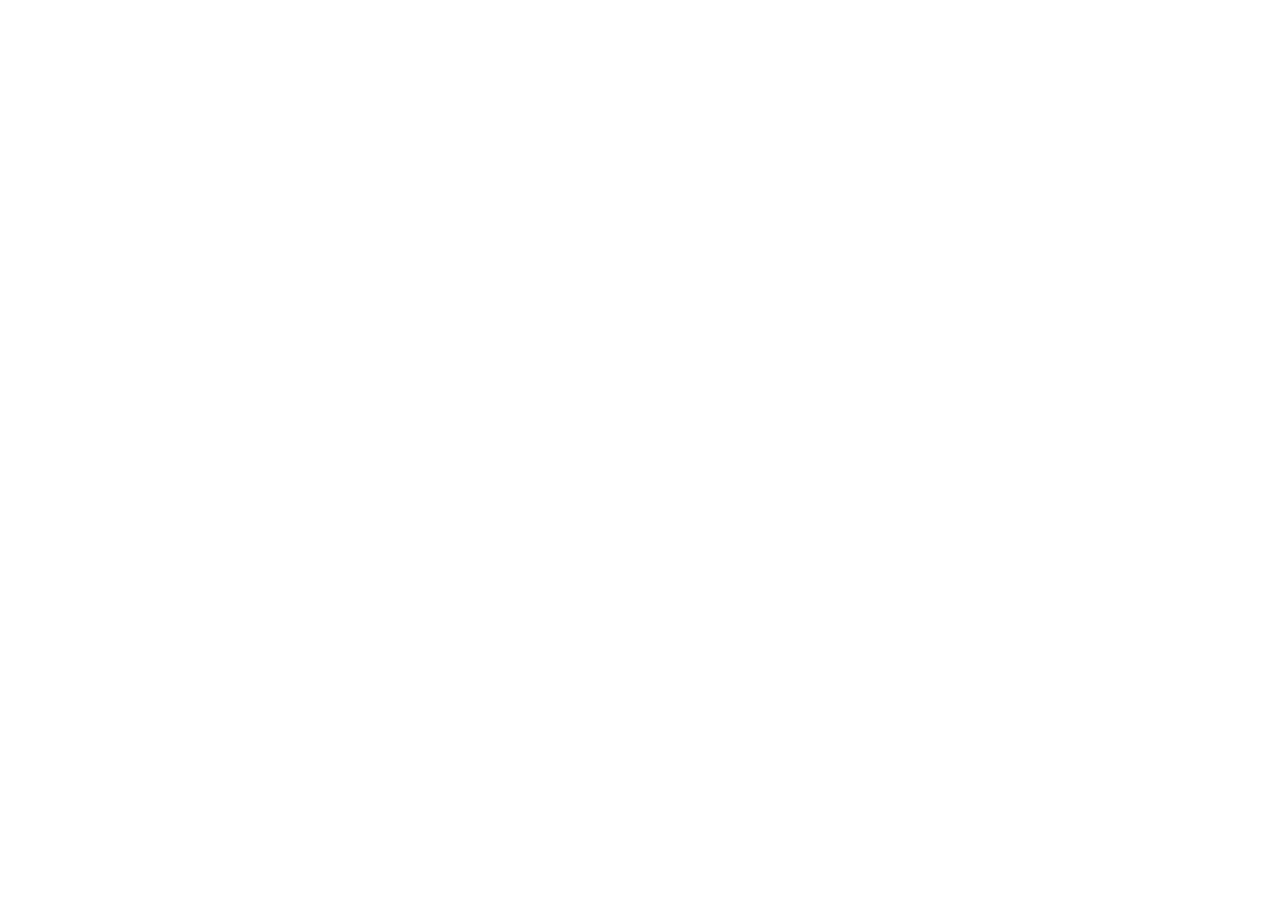
==== commit 70191b4e: "测试地图" ====
--- a/index.html
+++ b/index.html
@@ -1,824 +1 @@
-<!DOCTYPE HTML>
-<html>
-
-<head>
-    <meta http-equiv="X-UA-Compatible" content="IE=10;IE=9;IE=8;IE=7;IE=EDGE">
-    <meta http-equiv="Cache-Control" content="no-siteapp" />
-    <link rel="alternate" media="handheld" href="#" />
-    <meta charset="utf-8">
-    <title>谭佳胜的简历</title>
-    <meta content="谭佳胜的简历" name="description">
-    <meta content="谭佳胜的简历"
-        name="keywords">
-    <style>
-        * {
-            outline: none;
-        }
-
-        body {
-            margin: 0;
-            padding: 0;
-            font-size: 14px;
-            font-family: "Hiragino Sans GB", "Microsoft Yahei", "SimSun", Arial, "Helvetica Neue", Helvetica;
-            color: #333;
-            word-wrap: break-word;
-            -webkit-font-smoothing: antialiased;
-            -moz-osx-font-smoothing: grayscale;
-        }
-
-        article,
-        aside,
-        details,
-        figcaption,
-        figure,
-        footer,
-        header,
-        hgroup,
-        main,
-        menu,
-        nav,
-        section,
-        summary {
-            display: block;
-        }
-
-        progress {
-            display: inline-block;
-            vertical-align: baseline;
-        }
-
-        a {
-            color: #555;
-            background-color: transparent;
-            text-decoration: none;
-        }
-
-        a:hover {
-            color: #00b38a;
-        }
-
-        h1,
-        h2,
-        h3,
-        h4,
-        h5,
-        h6 {
-            margin: 10px 0;
-            font-weight: normal;
-        }
-
-        p {
-            margin: 0;
-        }
-
-        p+p {
-            margin-top: 10px;
-        }
-
-        img {
-            border: 0;
-            vertical-align: top;
-            display: inline-block;
-        }
-
-        button,
-        input,
-        optgroup,
-        select,
-        textarea {
-            margin: 0;
-            padding: 0;
-            border: 1px solid #ededed;
-            border-radius: 0;
-            font-family: "Hiragino Sans GB", "Microsoft Yahei", "SimSun", Arial, "Helvetica Neue", Helvetica;
-        }
-
-        textarea {
-            overflow: auto;
-        }
-
-        label,
-        select,
-        button,
-        input[type="button"],
-        input[type="reset"],
-        input[type="submit"],
-        input[type="radio"],
-        input[type="checkbox"],
-        input[type="file"] {
-            cursor: pointer;
-        }
-
-        input[type=text],
-        input[type=password],
-        textarea {
-            font-family: "Microsoft Yahei", "SimSun", Arial, "Helvetica Neue", Helvetica;
-        }
-
-        table {
-            border-collapse: collapse;
-            border-spacing: 0;
-        }
-
-        th,
-        td {
-            padding: 0;
-        }
-
-        strong {
-            font-weight: normal;
-        }
-
-        em,
-        i {
-            font-style: normal;
-        }
-
-        dl,
-        dt,
-        dd {
-            margin: 0;
-        }
-
-        ::selection {
-            color: #fff;
-            background-color: #00b38a;
-        }
-
-        ::-moz-selection {
-            color: #fff;
-            background-color: #00b38a;
-        }
-
-        ul,
-        ol {
-            margin: 0;
-            padding: 0;
-            list-style: none;
-        }
-
-        #container {
-            width: 720px;
-            margin: 50px auto 54px auto;
-            border: 1px solid #e3ebe9;
-            border-radius: 5px;
-        }
-
-        .mr-template {
-            padding: 50px 50px 10px;
-        }
-
-        .mr-template .mr-template_title {
-            display: flex;
-            justify-content: space-between;
-            margin-bottom: 30px;
-        }
-
-        .mr-template .mr-template_title span {
-            font-size: 18px;
-            color: #333333;
-            font-weight: 600;
-            position: relative;
-            margin-left: 10px;
-        }
-
-        .mr-template .mr-template_title span:before {
-            content: '';
-            display: block;
-            border-left: 3px solid #00B38A;
-            height: 16px;
-            width: 3px;
-            position: absolute;
-            left: -7px;
-            top: 50%;
-            transform: translateY(-50%);
-        }
-
-        .mr-template .mr_md_del {
-            display: none;
-        }
-
-        /***** 基本信息 ****/
-
-        .basic {
-            padding: 50px;
-            background: #FAFAFA;
-            border-radius: 5px 5px 0 0;
-            border-bottom: 1px solid #E3EBE9;
-            display: flex;
-        }
-
-        .basic .basic-photo {
-            height: 88px;
-            width: 88px;
-            display: inline-block;
-            position: relative;
-        }
-
-        .basic .basic-photo img {
-            height: 88px;
-            width: 88px;
-            position: absolute;
-            top: 0;
-            border-radius: 50%;
-        }
-
-        .basic .basic-photo .basic-photo_shadow {
-            display: none;
-        }
-
-        .basic .basic-photo:hover .basic-photo_shadow {
-            display: block;
-        }
-
-        .basic .basic-info {
-            position: relative;
-            width: 100%;
-            margin-left: 20px;
-            flex: 1;
-        }
-
-        .basic .basic-info .edit-btn {
-            position: absolute;
-            right: 0;
-            top: 4px;
-        }
-
-        .basic .basic-info .basic-name-area {
-            overflow: hidden;
-            height: 37px;
-            margin-bottom: 11px;
-        }
-
-        .basic .basic-info .basic-name {
-            float: left;
-            max-width: 250px;
-            font-size: 26px;
-            color: #333333;
-            font-weight: 600;
-            line-height: 37px;
-        }
-
-        .basic .basic-info .icon-sex {
-            width: 13px;
-            height: 13px;
-            float: left;
-            margin-top: 16px;
-            margin-left: 10px;
-            background: none;
-        }
-
-        .basic .basic-info .icon-sex.icon-sex__male {
-            background: url(https://www.lgstatic.com/common/image/pc/icon_man.png);
-        }
-
-        .basic .basic-info .icon-sex.icon-sex__female {
-            background: url(https://www.lgstatic.com/common/image/pc/icon_woman.png);
-        }
-
-        .basic .basic-info .basic-self {
-            margin-top: 20px;
-        }
-
-        .basic .basic-info p {
-            font-size: 14px;
-            color: #333333;
-            line-height: 20px;
-            margin-top: 6px;
-        }
-
-        .basic .basic-info i {
-            display: inline-block;
-            margin-right: 5px;
-            vertical-align: middle;
-        }
-
-        .basic .basic-info .basic-tel_icon {
-            width: 11px;
-            height: 14px;
-            margin-right: 2px;
-            background: url(https://www.lgstatic.com/common/image/pc/icon_phone.png);
-            display: inline-block;
-            vertical-align: middle;
-        }
-
-        .basic .basic-info .basic-email_icon {
-            width: 14px;
-            height: 11px;
-            margin-right: 2px;
-            background: url(https://www.lgstatic.com/common/image/pc/icon_mail.png);
-            display: inline-block;
-            vertical-align: middle;
-        }
-
-        .basic .basic-info .basic-tel {
-            margin-right: 20px;
-        }
-
-        .basic-tel span {
-            vertical-align: middle;
-        }
-
-        .basic-email span {
-            vertical-align: middle;
-        }
-
-        /***** 基本信息 end ****/
-
-        /***** 自我描述 ****/
-
-        .per .per-self_content {
-            position: relative;
-        }
-
-        .per .per-self_content .per-self_des {
-            margin-top: 13px;
-            font-size: 14px;
-            color: #666666;
-            line-height: 30px;
-        }
-
-        .per .per-self_content .per-self_des p {
-            margin-top: 0;
-        }
-
-        .per .per-self_content .per-self_des ol {
-            list-style-type: decimal;
-            -webkit-padding-start: 20px;
-        }
-        .per .per-self_content .per-self_des ul {
-            list-style: disc;
-            -webkit-padding-start: 20px;
-        }
-
-        /***** 自我描述 end ****/
-
-        /***** 工作经历 ****/
-
-        .work-exp .work-exp_list {
-            position: relative;
-            margin-bottom: 30px;
-        }
-
-        .work-exp .work-exp_list .exp-list_time {
-            font-size: 14px;
-            color: #666666;
-            position: absolute;
-            right: 0;
-        }
-
-        .work-exp .work-exp_list .exp-list_top {
-            display: flex;
-            align-items: center;
-        }
-
-        .work-exp .work-exp_list .exp-list_top img {
-            width: 46px;
-            height: 46px;
-            margin-right: 10px;
-        }
-
-        .work-exp .work-exp_list .exp-list_top .exp-list_right {
-            display: flex;
-            flex-direction: column;
-            flex: 1;
-            height: 46px;
-            justify-content: space-between;
-        }
-
-        .work-exp .work-exp_list .exp-list_top .exp-list_right p,
-        .work-exp .work-exp_list .exp-list_top .exp-list_right strong {
-            font-size: 14px;
-            color: #333333;
-        }
-
-        .work-exp .work-exp_list .exp-list_top .exp-list_right strong {
-            font-weight: 600;
-        }
-
-        .work-exp .work-exp_list .tagboard {
-            margin: 20px 0 10px;
-        }
-
-        .work-exp .work-exp_list .exp-list_content {
-            font-size: 14px;
-            color: #666666;
-            line-height: 30px;
-        }
-
-        .tagboard .tagboard-tag {
-            font-size: 12px;
-            color: #999;
-            line-height: 18px;
-            padding: 3px 10px;
-            border: 1px solid #EAEDEC;
-            border-radius: 100px;
-            margin-right: 10px;
-        }
-
-        .work-exp .work-exp_list .exp-list_content ul, .work-exp .work-exp_list .exp-list_content_highlight ul {
-            list-style: disc;
-            -webkit-padding-start: 20px;
-        }
-
-        .work-exp .work-exp_list .exp-list_content ol, .work-exp .work-exp_list .exp-list_content_highlight ol {
-            list-style-type: decimal;
-            -webkit-padding-start: 20px;
-        }
-        /***** 工作经历 end ****/
-
-        /***** 项目经历 ****/
-
-        .pro-exp .pro-exp_list {
-            position: relative;
-            margin-bottom: 30px;
-        }
-
-        .pro-exp .pro-exp_list .exp-list_title {
-            font-size: 14px;
-            color: #333333;
-            font-weight: 600;
-            cursor: default;
-            display: flex;
-        }
-
-        .pro-exp .pro-exp_list .exp-list_title .exp-project_name, .pro-exp .pro-exp_list .exp-list_title .exp-project_company span {
-            max-width: 222px;
-            display: block;
-            overflow: hidden;
-            text-overflow: ellipsis;
-            white-space: nowrap;
-        }
-
-        .pro-exp .pro-exp_list .exp-list_title .exp-project_company {
-            display: flex;
-        }
-
-        .pro-exp .pro-exp_list .exp-list_time {
-            font-size: 14px;
-            color: #666666;
-            position: absolute;
-            right: 0;
-            top: 0;
-        }
-
-        .pro-exp .pro-exp_list .exp-list_content,
-        .pro-exp .pro-exp_list .exp-project_des {
-            font-size: 14px;
-            color: #666666;
-            line-height: 30px;
-            margin-top: 10px;
-        }
-
-        .pro-exp .exp-list_title.active:hover {
-            color: #00B38A;
-            cursor: pointer;
-        }
-        .pro-exp .exp-project_url {
-            font-size: 14px;
-            color: #666;
-            line-height: 30px;
-        }
-        .pro-exp .pro-exp_list .exp-list_content ul, .pro-exp .pro-exp_list .exp-project_des ul {
-            list-style: disc;
-            -webkit-padding-start: 20px;
-        }
-
-        .pro-exp .pro-exp_list .exp-list_content ol,.pro-exp .pro-exp_list .exp-project_des ol{
-            list-style-type:decimal;-webkit-padding-start:20px
-        }
-
-        /***** 项目经历 end ****/
-
-        /***** 教育经历 ****/
-
-        .edu-exp .edu-exp_list {
-            position: relative;
-            margin-bottom: 30px;
-        }
-
-        .edu-exp .edu-exp_list .exp-list_time {
-            font-size: 14px;
-            color: #666666;
-            position: absolute;
-            right: 0;
-        }
-
-        .edu-exp .edu-exp_list .exp-list_top {
-            display: flex;
-            align-items: center;
-        }
-
-        .edu-exp .edu-exp_list .exp-list_top img {
-            width: 46px;
-            height: 46px;
-            margin-right: 10px;
-        }
-
-        .edu-exp .edu-exp_list .exp-list_top .exp-list_right {
-            display: flex;
-            flex-direction: column;
-            flex: 1;
-            height: 46px;
-            justify-content: space-between;
-        }
-
-        .edu-exp .edu-exp_list .exp-list_top .exp-list_right p,
-        .edu-exp .edu-exp_list .exp-list_top .exp-list_right strong {
-            font-size: 14px;
-            color: #333333;
-        }
-
-        .edu-exp .edu-exp_list .exp-list_top .exp-list_right strong {
-            font-weight: 600;
-        }
-
-
-        /***** 教育经历 end ****/
-
-        /***** 社交主页 ****/
-
-        .social-page .social-page_list {
-            margin-bottom: 30px;
-            position: relative;
-        }
-
-        .social-page .social-page_list .social-page_content {
-            display: flex;
-        }
-
-        .social-page .social-page_list .social-page_content img {
-            width: 24px;
-            height: 24px;
-            margin-right: 10px;
-            border-radius: 50%;
-        }
-
-        .social-page .social-page_list .social-page_content p {
-            font-size: 14px;
-            color: #666666;
-        }
-
-
-        /***** 社交主页 end ****/
-                /***** 图片作品 ****/
-
-        .portfolio-page .portfolio-list{
-            margin-bottom: 30px;
-            position: relative;
-        }
-        .portfolio-page .portfolio-list .portfolio-content{
-            font-size: 14px;
-            color: #666666;
-        }
-
-
-        /***** 图片作品 end ****/
-    </style>
-</head>
-
-    <body>
-        <div id="container">
-            <!-- 基本信息 -->
-            <div class="basic" id="baseInfo">
-                <div class="basic-photo">
-                    <img class="mr_headimg user-avatar" id="userpic" src="https://www.lgstatic.com/i/image2/M00/47/C6/CgotOVrcCmOAPqZsAA1EYrz3tYA879.jpg" width="120" height="120" alt="头像"
-                    />
-                </div>
-                <div class="basic-info">
-                    <div class="basic-name-area">
-                        <p class="basic-name female">谭佳胜</p>
-                            <i class="icon-sex icon-sex__male"></i>
-                    </div>
-                                <p>
-                                    <span class="basic-company">驴妈妈旅游网</span>
-                                    <span> / </span>
-                                    <span class="basic-job">高级前端开发工程师</span>
-                                </p>
-                            <p class="basic-self">
-                                    <span class="basic-exp">4年工作经验 / </span>
-                                    <span class="basic-edu">本科
-                                         / 
-                                    </span>
-                                    <span class="basic-age">26岁</span>
-                            </p>
-                    <p>
-                            <span class="basic-tel">
-                                <i class="basic-tel_icon"></i>
-                                <span>13814957702</span>
-                            </span>
-                            <span class="basic-email">
-                                <i class="basic-email_icon"></i>
-                                <span>309827506@qq.com</span>
-                            </span>
-                    </p>
-                </div>
-            </div>
-            <!-- /基本信息 -->
-
-            <!-- 自我描述 -->
-            <div class="mr-template per" id="perAbility">
-                <div class="mr-template_title">
-                    <span>自我描述</span>
-                </div>
-                <div class="tagboard integrative-tag">
-                    <div class="integrative-tag_content">
-                                <span class="tagboard-tag">个人能力</span>
-                                <span class="tagboard-tag">执行力</span>
-                                <span class="tagboard-tag">适应能力</span>
-                    </div>
-                </div>
-                <div class="per-self_content">
-                        <div class="per-self_des">
-                            <ul> 
- <li><p>主攻移动端web，基础扎实，熟练使用工具链，对前端工程化有较多经验</p></li> 
- <li><p>自我驱动学习，对新技术敏感、好奇，可以快速上手</p></li>
- <li><p>热爱UI编程，喜欢设计，讲究细节</p></li> 
- <li><p>善于独立思考并解决问题</p></li> 
- <li><p>思路清晰，沟通无障碍</p></li>
-</ul>
-                        </div>
-                </div>
-            </div>
-            <!-- /自我描述 -->
-
-
-            <!-- 工作经历 -->
-                <div class="mr-template work-exp" id="workExp">
-                    <div class="mr-template_title">
-                        <span>工作经历</span>
-                    </div>
-                    <ol class="work-exp_group">
-                            <li class="work-exp_list">
-                                <p class="exp-list_time">2015.08-至今</p>
-                                <div class="exp-list_top">
-                                    <img src="https://www.lgstatic.com/i/image/M00/7B/F4/Cgp3O1hEz7KALzbgAADkD56Ufdk760.jpg" alt="公司Logo">
-                                    <div class="exp-list_right">
-                                        <strong class="exp-list_title">
-                                            <span>驴妈妈旅游网</span>
-                                             ／
-                                                <span>无线技术部</span>
-                                        </strong>
-                                        <p>高级前端开发工程师</p>
-                                    </div>
-                                </div>
-                                <div class="tagboard">
-                                        <span class="tagboard-tag">Javascript</span>
-                                        <span class="tagboard-tag">Vue</span>
-                                        <span class="tagboard-tag">移动端</span>
-                                </div>
-                                <div class="exp-list_content">
-                                    <p>任职于驴妈妈旅游网无线技术部，组内负责驴妈妈m站移动端web，以及内嵌驴妈妈旅游网app的hybrid页面的开发。</p> 
-<p>目前在组中主要担任基础设施搭建与维护，同时参与了部分核心业务的开发。主要工作成果：</p>
-<ul> 
- <li>开发并维护多个组内公共模块，包括常用工具库，native通信插件，懒加载插件，数据统计插件等</li> 
- <li>担任驴妈妈matrix组件库核心开发</li> 
- <li>搭建组内基于vue的前后端同构渲染脚手架</li>
- <li>带领组内新人更快上手</li>
-</ul>
-                                </div>
-                            </li>
-                            <li class="work-exp_list">
-                                <p class="exp-list_time">2014.12-2015.03</p>
-                                <div class="exp-list_top">
-                                    <img src="https://www.lgstatic.com/images/logo_default.png" alt="公司Logo">
-                                    <div class="exp-list_right">
-                                        <strong class="exp-list_title">
-                                            <span>亚信（中国）上海有限公司</span>
-                                                                                    </strong>
-                                        <p>前端开发实习生</p>
-                                    </div>
-                                </div>
-                                <div class="tagboard">
-                                </div>
-                                <div class="exp-list_content">
-                                    <p>负责一些简单的页面交互以及切图</p>
-                                </div>
-                            </li>
-                    </ol>
-                </div>
-            <!-- /工作经历 -->
-
-            <!-- 项目经历 -->
-                <div class="mr-template pro-exp" id="proExp">
-                    <div class="mr-template_title">
-                        <span>项目经历</span>
-                    </div>
-                    <ol class="pro-exp_group">
-                            <li class="pro-exp_list">
-                                <p class="exp-list_title">
-                                    <span class="exp-project_name">驴妈妈lego频道页模板系统</span>
-                                    <span class="exp-project_company">（<span>驴妈妈旅游网</span>）</span>
-                                </p>
-                                <p class="exp-list_time">2019.01-至今</p>
-                                <div class="exp-project_des"><p>基于驴妈妈matrix组件库开发一系列频道页专用业务组件，运营人员通过后台可视化拖拽这些业务组件即可在前端生成对应1：1的频道页，减少了各品类频道页的开发成本以及运营人员的维护成本。目前驴妈妈m站二级频道页绝大部分采用此系统搭建。</p></div>
-                                <div class="exp-list_content">
-                                    <p>主要贡献：</p>
-<ul> 
- <li>前端展示模块的设计以及开发：通过和后台对接根据接口返回数据动态渲染前端组件。在开发过程中提炼了前端组件的公共模块以及mixin等，方便后续开发人员上手</li>
-</ul>
-                                </div>
-                            </li>
-                            <li class="pro-exp_list">
-                                <p class="exp-list_title">
-                                    <span class="exp-project_name">驴妈妈matrix组件库</span>
-                                    <span class="exp-project_company">（<span>驴妈妈旅游网</span>）</span>
-                                </p>
-                                <p class="exp-list_time">2018.06-至今</p>
-                                <div class="exp-project_des"><p>通过对多年业务总结和提炼，我们设计出一套基于vue的驴妈妈m站通用组件库，包含二十多个基础组件，一组表单专用组件，一套基于svg转译的iconfont，若干高阶组件和业务组件，支持组件按需引入，并且有完整的api文档。开发框架有严格的eslint格式控制以及基于jest的单元测试。</p></div>
-                                <div class="exp-list_content">
-                                    <p>主要贡献：</p>
-<ul> 
- <li>iconfont模块的设计：实现只需将符合规范的svg文件拷入就能用命令行自动构建iconfont所需的font文件和css文件</li> 
- <li>组件库架构优化：拆分若干复杂的业务组件到另外一个库中以提升组件库构建速度，同时使得组件库版本更清晰易掌控。利用jenkins服务端构建拆分组件库编译生成内容到另外一个仓库以保证编译结果统一以及加快npm安装速度</li> 
- <li>组件的核心开发：70%组件的api设计以及开发工作</li>
-</ul>
-                                </div>
-                            </li>
-                            <li class="pro-exp_list">
-                                <p class="exp-list_title">
-                                    <span class="exp-project_name">驴妈妈酒店</span>
-                                    <span class="exp-project_company">（<span>驴妈妈旅游网</span>）</span>
-                                </p>
-                                <p class="exp-list_time">2019.07-2019.09</p>
-                                <div class="exp-project_des"><p>这是驴妈妈酒店项目的第二次大型重构（第一次是将angular1.x重构成vue2.x），任采用vue重写了大部分功能页，重新提炼了公共模块，整理了目录结构，并且配合UED做了UI改版。</p></div>
-                                <div class="exp-list_content">
-                                    <p>主要贡献：</p>
-<ul> 
- <li>梳理新的开发脚手架，提炼了项目的公共方法和公共组件</li> 
- <li>担任频道页和列表页的重构工作：重写了大部分逻辑，相比较原版大幅减少了冗余代码，增加了页面的健壮性</li>
-</ul>
-                                </div>
-                                <p class="exp-project_url">项目链接: <a href="https://m.lvmama.com/hotel/">https://m.lvmama.com/hotel/</a></p>
-                            </li>
-                            <li class="pro-exp_list">
-                                <p class="exp-list_title">
-                                    <span class="exp-project_name">驴妈妈机票</span>
-                                    <span class="exp-project_company">（<span>驴妈妈旅游网</span>）</span>
-                                </p>
-                                <p class="exp-list_time">2017.09-2017.12</p>
-                                <div class="exp-project_des"><p>新版驴妈妈机票m站，是组内采用基于vue的&quot;多webview、多页&quot;架构进行的第一次尝试。同时后端也采用了新的系统。<br /></p></div>
-                                <div class="exp-list_content">
-                                    <p>主要贡献：</p>
-<ul> 
- <li>带领两位新人同事共同进行开发，使得他们能更快速地上手</li> 
- <li> <p>协同客户端同事 优化栈内多webview共存情况下的storage及cookie传递等问题</p></li> 
- <li>负责首页和查询列表页的开发</li>
-</ul>
-                                </div>
-                                <p class="exp-project_url">项目链接: <a href="https://m.lvmama.com/iflight/main">https://m.lvmama.com/iflight/main</a></p>
-                            </li>
-                            <li class="pro-exp_list">
-                                <p class="exp-list_title">
-                                    <span class="exp-project_name">驴妈妈m站前端性能监控系统</span>
-                                    <span class="exp-project_company">（<span>驴妈妈旅游网</span>）</span>
-                                </p>
-                                <p class="exp-list_time">2017.06-2017.12</p>
-                                <div class="exp-project_des"><p>监控驴妈妈m站性能数据，包括白屏时间、可交互时间、首屏时间、js报错、接口时间等数据，并提供可视化数据看板。</p></div>
-                                <div class="exp-list_content">
-                                    <p>主要负责前端性能监控插件开发，收集前端数据编码后上报给后端</p>
-                                </div>
-                            </li>
-                            <li class="pro-exp_list">
-                                <p class="exp-list_title">
-                                    <span class="exp-project_name">驴妈妈门票小程序</span>
-                                    <span class="exp-project_company">（<span>驴妈妈旅游网</span>）</span>
-                                </p>
-                                <p class="exp-list_time">2016.09-2017.01</p>
-                                <div class="exp-project_des"><p>微信小程序第一批内测开启时的试水项目，研究了新兴的小程序开发框架，并开发了一套门票的页面，实现了门票查询一直到下单的功能。</p></div>
-                                <div class="exp-list_content">
-                                    <p>主要负责首页、列表页、详情页的开发以及小程序开发框架的研究。</p>
-                                </div>
-                            </li>
-                    </ol>
-                </div>
-            <!-- /项目经历 -->
-                <!-- 教育经历 -->
-                    <div class="mr-template edu-exp" id="eduExp">
-                        <div class="mr-template_title">
-                            <span>教育经历</span>
-                        </div>
-                        <ol class="edu-exp_group">
-                                <li class="edu-exp_list">
-                                    <p class="exp-list_time">2011-2015</p>
-                                    <div class="exp-list_top">
-                                        <img src="https://www.lgstatic.com/i/image/M00/AD/4F/CgqKkVi1E4uAT7I5AAAQDExKYBI93.jpeg" alt="学校Logo">
-                                        <div class="exp-list_right">
-                                            <strong>常熟理工学院</strong>
-                                            <p>本科 / 软件工程</p>
-                                        </div>
-                                    </div>
-                                </li>
-                        </ol>
-                    </div>
-                <!-- /教育经历 -->
-
-            <!-- 社交主页 -->
-            <!-- /社交主页 -->
-
-            <!-- 图片作品 -->
-            <!-- /图片作品 -->
-        </div>
-    <script type="text/javascript" src="https://www.lagou.com/upload/oss.js"></script></body>
-
-</html>+<!doctype html><html lang="en"><head><meta charset="utf-8"/><link rel="icon" href="/favicon.ico"/><meta name="viewport" content="width=device-width,initial-scale=1"/><meta name="theme-color" content="#000000"/><meta name="description" content="Web site created using create-react-app"/><link rel="apple-touch-icon" href="/logo192.png"/><link rel="manifest" href="/manifest.json"/><title>React App</title><script defer="defer" src="/static/js/main.611c269e.js"></script><link href="/static/css/main.e75ffce1.css" rel="stylesheet"></head><body><script src="./xls.js"></script><script type="text/javascript" src="https://api.map.baidu.com/api?v=1.0&&type=webgl&ak=8PeUesGzrgfhUw7RCx7gyGdeboF3utld"></script><noscript>You need to enable JavaScript to run this app.</noscript><div id="root"></div></body></html>--- a/static/css/main.e75ffce1.css
+++ b/static/css/main.e75ffce1.css
@@ -0,0 +1,2 @@
+body{-webkit-font-smoothing:antialiased;-moz-osx-font-smoothing:grayscale;font-family:-apple-system,BlinkMacSystemFont,Segoe UI,Roboto,Oxygen,Ubuntu,Cantarell,Fira Sans,Droid Sans,Helvetica Neue,sans-serif;margin:0}code{font-family:source-code-pro,Menlo,Monaco,Consolas,Courier New,monospace}.map-container{display:flex;height:100vh;overflow:hidden;width:100vw}.left{flex-direction:column;width:200px}.left,.right{display:flex;height:100%}.right{flex:1 1}.left .list{flex:1 1;overflow-y:auto;padding-top:20px}.left .uploader{padding:20px}.poi-item{padding:0 10px}.poi-item h2{font-size:20px;margin:0 0 10px;text-align:left}.poi-detail{margin:0}.poi-detail i{margin:0;text-align:left}.poi-detail span{text-align:left!important}.poi-detail-item{border-radius:5px;cursor:pointer;margin-bottom:10px;padding:10px}.poi-detail-item--active{background-color:#f1f1f1}.poi-detail-item h4{margin:0;text-align:left}.poi-detail-item i{font-style:normal;text-align:left}
+/*# sourceMappingURL=main.e75ffce1.css.map*/